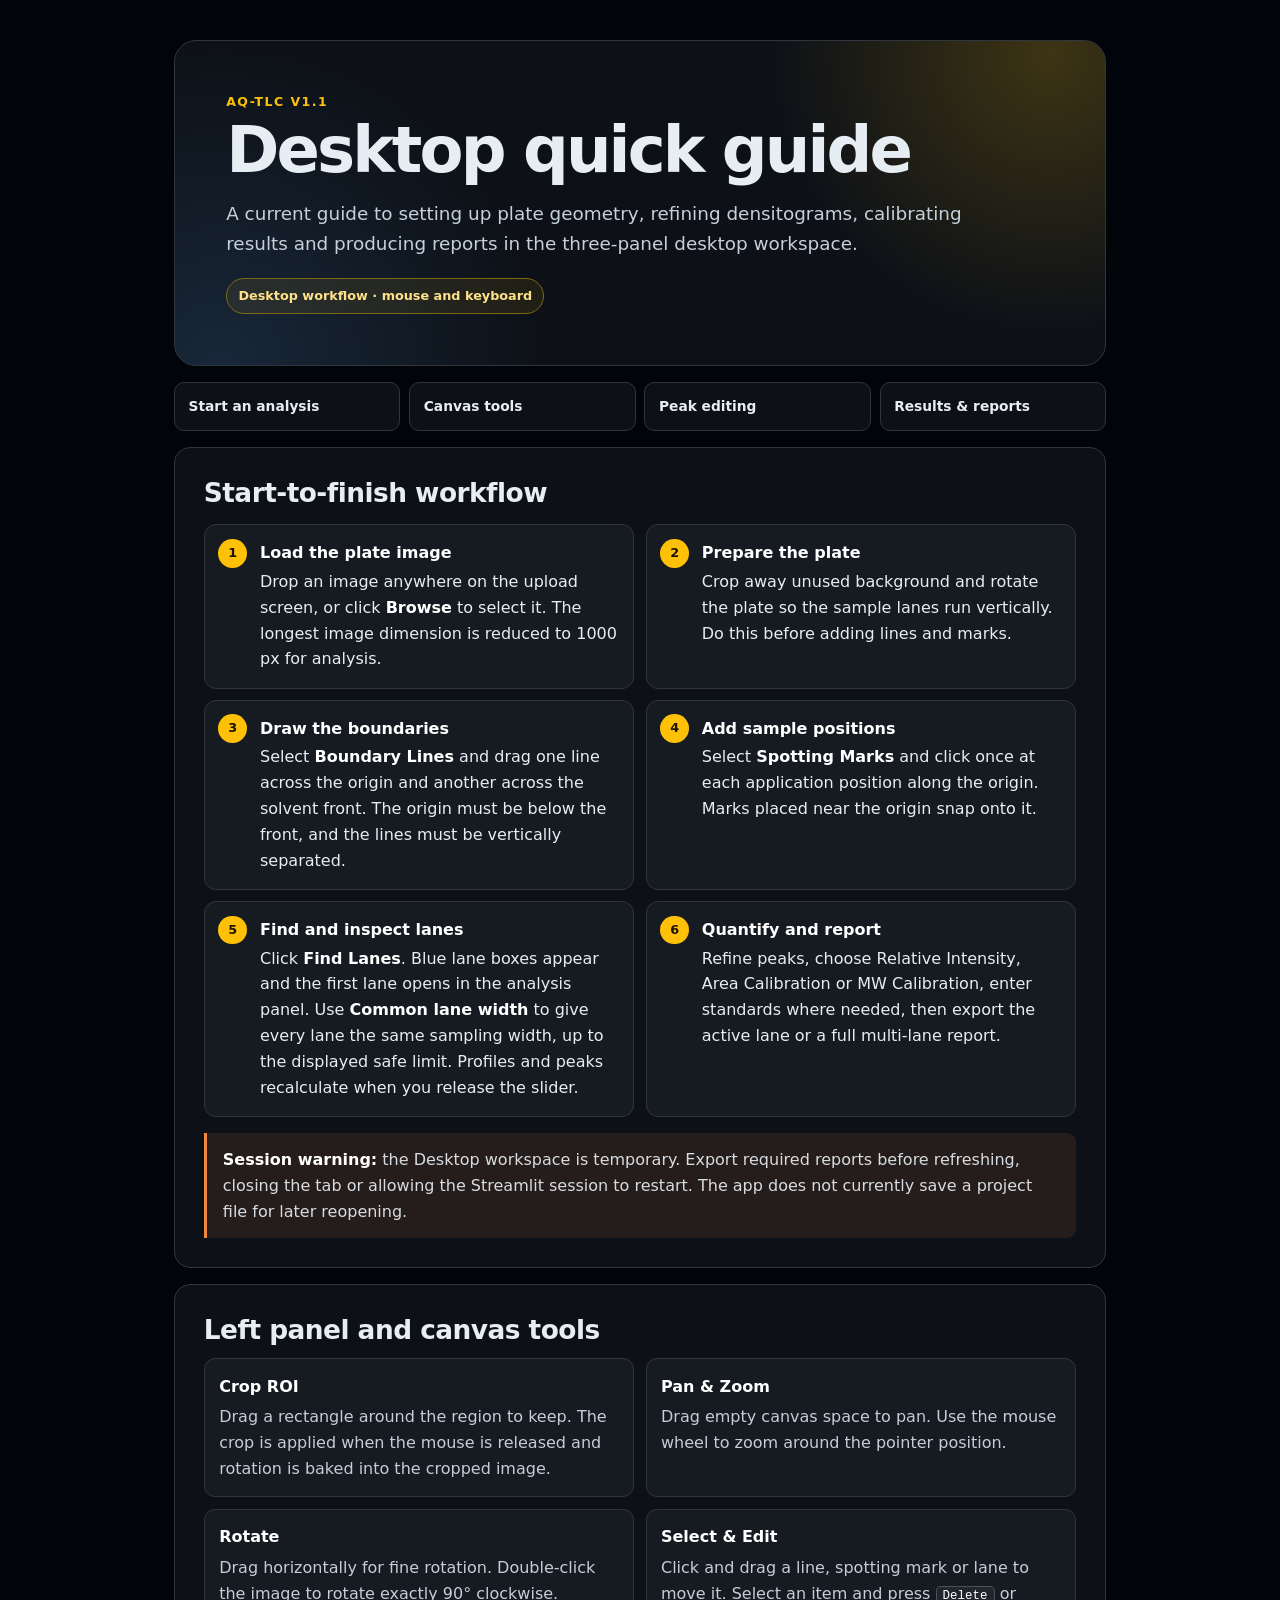
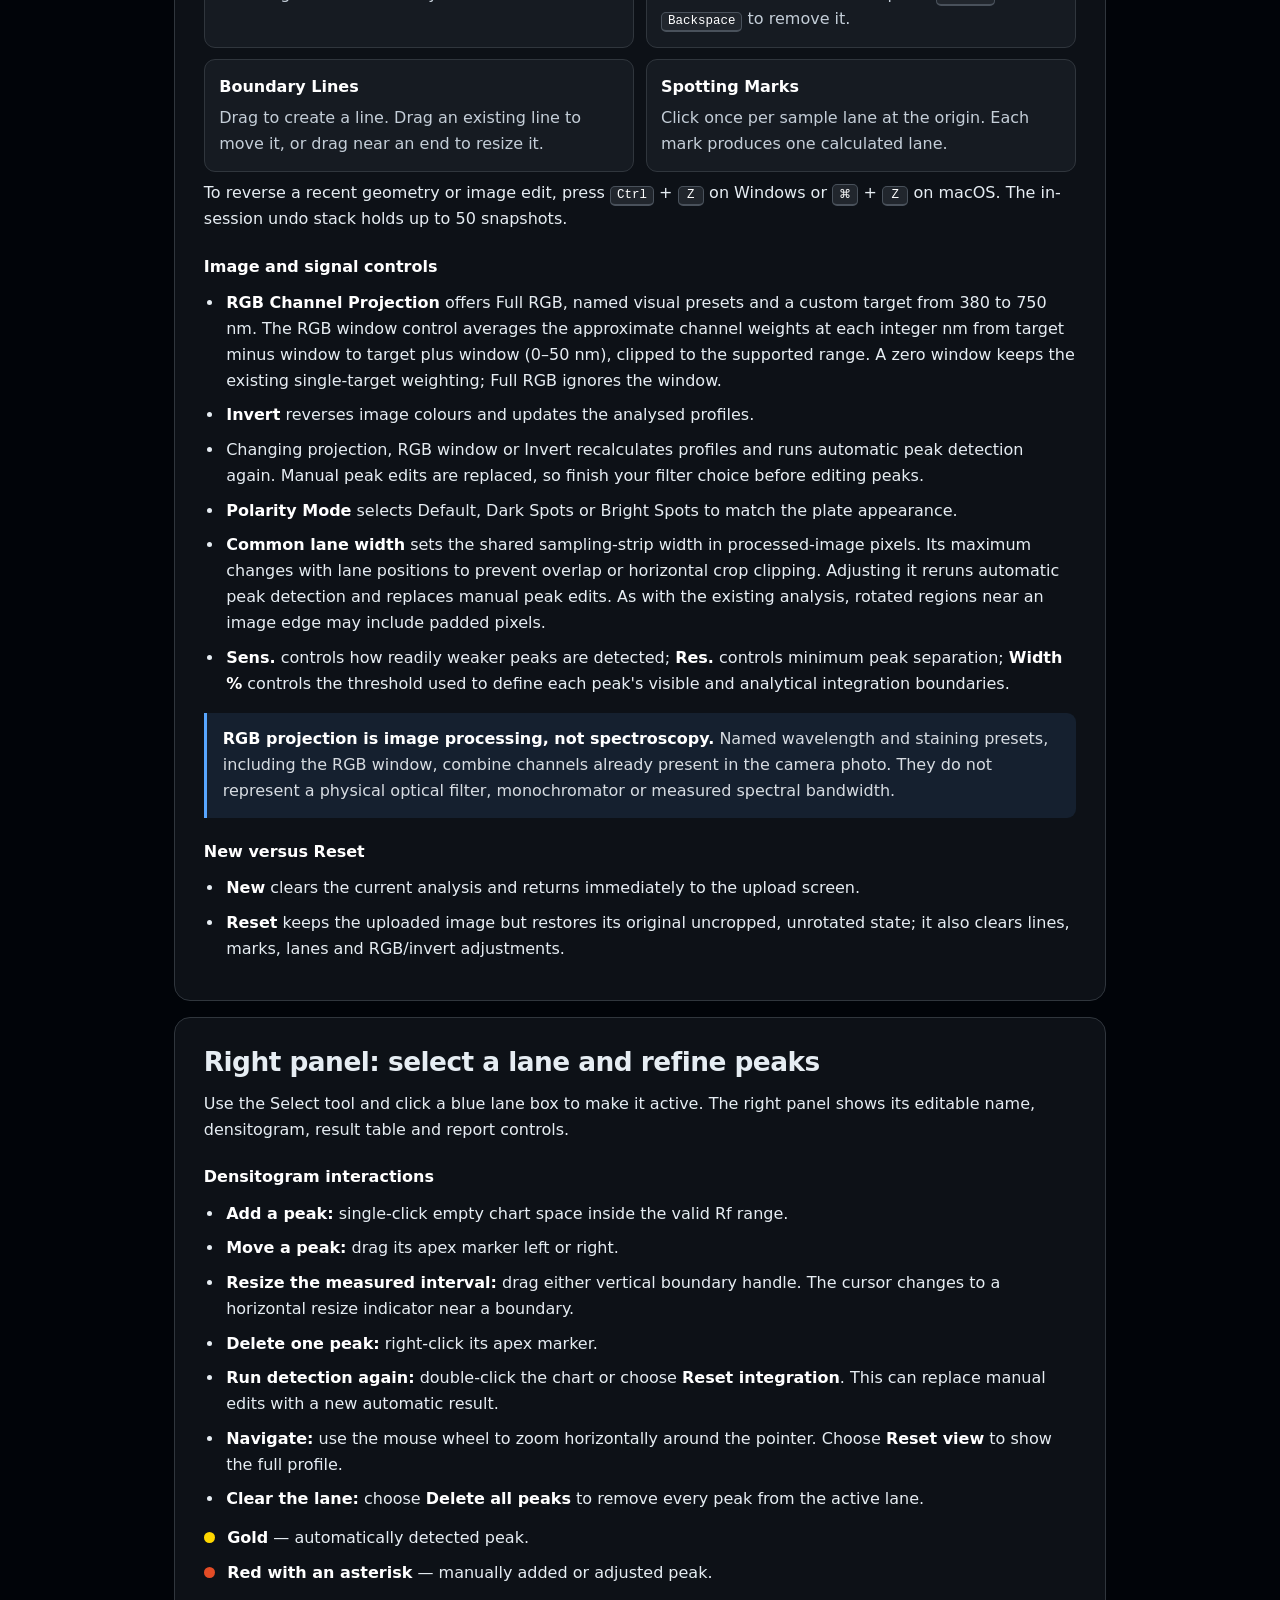
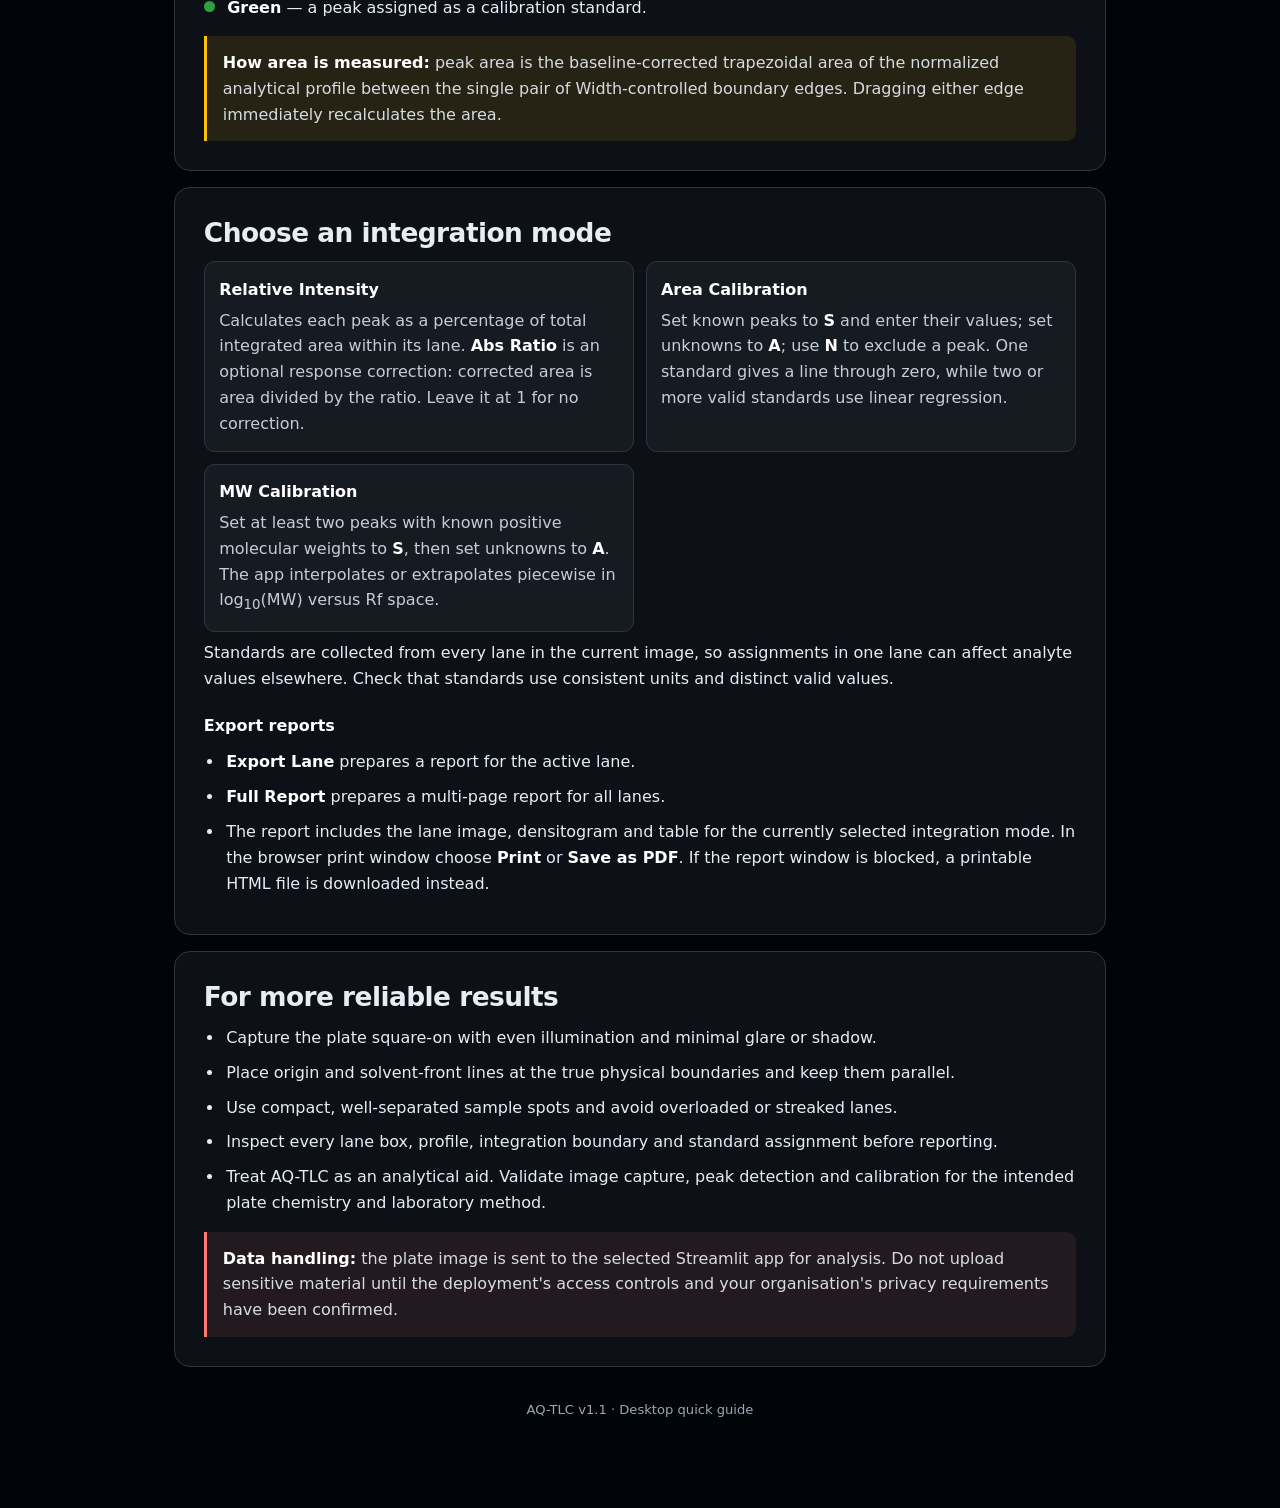
==== frontend/guide.html @ 08df3118 "Add shared lane width control to Desktop Streamlit app" ====
<!doctype html>
<html lang="en">
<head>
  <meta charset="utf-8">
  <meta name="viewport" content="width=device-width, initial-scale=1">
  <meta name="theme-color" content="#010409">
  <title>AQ-TLC Desktop Quick Guide</title>
  <link rel="icon" href="favicon.ico" type="image/x-icon">
  <style>
    :root {
      color-scheme: dark;
      --bg: #010409;
      --panel: #0d1117;
      --panel-2: #161b22;
      --border: #30363d;
      --text: #e6edf3;
      --muted: #9da7b3;
      --accent: #ffc107;
      --accent-soft: rgba(255, 193, 7, .1);
      --blue: #58a6ff;
      --orange: #f0883e;
      --red: #ff7b72;
      font-family: Inter, ui-sans-serif, system-ui, -apple-system, BlinkMacSystemFont, "Segoe UI", sans-serif;
    }

    * { box-sizing: border-box; }
    html { scroll-behavior: smooth; }
    body { margin: 0; background: var(--bg); color: var(--text); line-height: 1.62; }
    a { color: var(--accent); }
    strong { color: #fff; }
    kbd { display: inline-block; min-width: 1.65rem; padding: .08rem .38rem; border: 1px solid #49515b; border-bottom-width: 2px; border-radius: 5px; background: #21262d; color: #fff; font: .78rem ui-monospace, SFMono-Regular, Menlo, monospace; text-align: center; }

    .page { width: min(980px, 100%); margin: 0 auto; padding: 1rem 1rem 4rem; }
    .hero {
      margin: .5rem 0 1rem;
      padding: clamp(1.5rem, 6vw, 3.2rem);
      overflow: hidden;
      border: 1px solid var(--border);
      border-radius: 22px;
      background:
        radial-gradient(circle at 94% 4%, rgba(255, 193, 7, .2), transparent 30%),
        radial-gradient(circle at 5% 100%, rgba(88, 166, 255, .15), transparent 34%),
        var(--panel);
    }
    .eyebrow { margin: 0 0 .35rem; color: var(--accent); font-size: .78rem; font-weight: 800; letter-spacing: .12em; text-transform: uppercase; }
    h1 { max-width: 720px; margin: 0; font-size: clamp(2rem, 8vw, 4rem); line-height: 1.02; letter-spacing: -.045em; }
    .lede { max-width: 750px; margin: 1rem 0 0; color: #c6d0da; font-size: clamp(1rem, 2.2vw, 1.15rem); }
    .platform { display: inline-flex; align-items: center; margin-top: 1.2rem; padding: .42rem .7rem; border: 1px solid #806813; border-radius: 999px; background: rgba(255, 193, 7, .08); color: #ffe189; font-size: .8rem; font-weight: 700; }

    .quick-nav { display: grid; grid-template-columns: repeat(2, minmax(0, 1fr)); gap: .55rem; margin: 1rem 0; }
    .quick-nav a { padding: .75rem .85rem; border: 1px solid var(--border); border-radius: 10px; background: var(--panel); color: var(--text); font-size: .86rem; font-weight: 700; text-decoration: none; }

    section { margin-top: 1rem; padding: clamp(1.1rem, 3vw, 1.8rem); border: 1px solid var(--border); border-radius: 16px; background: var(--panel); }
    h2 { margin: 0 0 .8rem; font-size: clamp(1.25rem, 3vw, 1.65rem); line-height: 1.2; letter-spacing: -.02em; }
    h3 { margin: 1.35rem 0 .35rem; font-size: 1rem; color: #fff; }
    p { margin: .5rem 0; }
    ol, ul { margin: .65rem 0 0; padding-left: 1.25rem; }
    li { margin: .55rem 0; padding-left: .15rem; }

    .steps { display: grid; gap: .7rem; margin-top: 1rem; counter-reset: steps; }
    .step { position: relative; padding: .95rem .9rem .95rem 3.45rem; border: 1px solid var(--border); border-radius: 12px; background: var(--panel-2); counter-increment: steps; }
    .step::before { content: counter(steps); position: absolute; top: .85rem; left: .85rem; display: grid; width: 1.8rem; height: 1.8rem; place-items: center; border-radius: 50%; background: var(--accent); color: #1b1400; font-size: .8rem; font-weight: 900; }
    .step b { display: block; margin-bottom: .15rem; color: #fff; }

    .callout { margin: 1rem 0 0; padding: .85rem 1rem; border-left: 3px solid var(--accent); border-radius: 0 9px 9px 0; background: var(--accent-soft); color: #d7dce2; }
    .callout.blue { border-left-color: var(--blue); background: rgba(88, 166, 255, .1); }
    .callout.warning { border-left-color: var(--orange); background: rgba(240, 136, 62, .1); }
    .callout.danger { border-left-color: var(--red); background: rgba(255, 123, 114, .09); }

    .tool-grid, .mode-grid { display: grid; gap: .7rem; margin-top: .8rem; }
    .tool, .mode { padding: .9rem; border: 1px solid var(--border); border-radius: 11px; background: var(--panel-2); }
    .tool h3, .mode h3 { margin: 0 0 .3rem; }
    .tool p, .mode p { margin: 0; color: #c4ced8; }

    .legend { display: grid; gap: .55rem; margin-top: .8rem; }
    .legend-item { display: grid; grid-template-columns: 13px 1fr; gap: .65rem; align-items: start; }
    .dot { width: 11px; height: 11px; margin-top: .42rem; border-radius: 50%; }
    .dot.gold { background: #ffd700; }
    .dot.red { background: #e34c26; }
    .dot.green { background: #2ea043; }

    .footer { padding: 1.5rem .25rem 0; color: var(--muted); font-size: .82rem; text-align: center; }

    @media (min-width: 760px) {
      .page { padding: 2rem 1.5rem 5rem; }
      .quick-nav { grid-template-columns: repeat(4, minmax(0, 1fr)); }
      .steps, .tool-grid, .mode-grid { grid-template-columns: repeat(2, minmax(0, 1fr)); }
    }

    @media (prefers-reduced-motion: reduce) { html { scroll-behavior: auto; } }
  </style>
</head>
<body>
  <main class="page">
    <header class="hero">
      <p class="eyebrow">AQ-TLC v1.1</p>
      <h1>Desktop quick guide</h1>
      <p class="lede">A current guide to setting up plate geometry, refining densitograms, calibrating results and producing reports in the three-panel desktop workspace.</p>
      <span class="platform">Desktop workflow · mouse and keyboard</span>
    </header>

    <nav class="quick-nav" aria-label="Guide sections">
      <a href="#workflow">Start an analysis</a>
      <a href="#canvas">Canvas tools</a>
      <a href="#profile">Peak editing</a>
      <a href="#results">Results &amp; reports</a>
    </nav>

    <section id="workflow">
      <h2>Start-to-finish workflow</h2>
      <div class="steps">
        <div class="step"><b>Load the plate image</b>Drop an image anywhere on the upload screen, or click <strong>Browse</strong> to select it. The longest image dimension is reduced to 1000 px for analysis.</div>
        <div class="step"><b>Prepare the plate</b>Crop away unused background and rotate the plate so the sample lanes run vertically. Do this before adding lines and marks.</div>
        <div class="step"><b>Draw the boundaries</b>Select <strong>Boundary Lines</strong> and drag one line across the origin and another across the solvent front. The origin must be below the front, and the lines must be vertically separated.</div>
        <div class="step"><b>Add sample positions</b>Select <strong>Spotting Marks</strong> and click once at each application position along the origin. Marks placed near the origin snap onto it.</div>
        <div class="step"><b>Find and inspect lanes</b>Click <strong>Find Lanes</strong>. Blue lane boxes appear and the first lane opens in the analysis panel. Use <strong>Common lane width</strong> to give every lane the same sampling width, up to the displayed safe limit. Profiles and peaks recalculate when you release the slider.</div>
        <div class="step"><b>Quantify and report</b>Refine peaks, choose Relative Intensity, Area Calibration or MW Calibration, enter standards where needed, then export the active lane or a full multi-lane report.</div>
      </div>
      <div class="callout warning"><strong>Session warning:</strong> the Desktop workspace is temporary. Export required reports before refreshing, closing the tab or allowing the Streamlit session to restart. The app does not currently save a project file for later reopening.</div>
    </section>

    <section id="canvas">
      <h2>Left panel and canvas tools</h2>
      <div class="tool-grid">
        <div class="tool"><h3>Crop ROI</h3><p>Drag a rectangle around the region to keep. The crop is applied when the mouse is released and rotation is baked into the cropped image.</p></div>
        <div class="tool"><h3>Pan &amp; Zoom</h3><p>Drag empty canvas space to pan. Use the mouse wheel to zoom around the pointer position.</p></div>
        <div class="tool"><h3>Rotate</h3><p>Drag horizontally for fine rotation. Double-click the image to rotate exactly 90° clockwise.</p></div>
        <div class="tool"><h3>Select &amp; Edit</h3><p>Click and drag a line, spotting mark or lane to move it. Select an item and press <kbd>Delete</kbd> or <kbd>Backspace</kbd> to remove it.</p></div>
        <div class="tool"><h3>Boundary Lines</h3><p>Drag to create a line. Drag an existing line to move it, or drag near an end to resize it.</p></div>
        <div class="tool"><h3>Spotting Marks</h3><p>Click once per sample lane at the origin. Each mark produces one calculated lane.</p></div>
      </div>
      <p>To reverse a recent geometry or image edit, press <kbd>Ctrl</kbd> + <kbd>Z</kbd> on Windows or <kbd>⌘</kbd> + <kbd>Z</kbd> on macOS. The in-session undo stack holds up to 50 snapshots.</p>

      <h3>Image and signal controls</h3>
      <ul>
        <li><strong>RGB Channel Projection</strong> offers Full RGB, named visual presets and a custom target from 380 to 750 nm. The RGB window control averages the approximate channel weights at each integer nm from target minus window to target plus window (0–50 nm), clipped to the supported range. A zero window keeps the existing single-target weighting; Full RGB ignores the window.</li>
        <li><strong>Invert</strong> reverses image colours and updates the analysed profiles.</li>
        <li>Changing projection, RGB window or Invert recalculates profiles and runs automatic peak detection again. Manual peak edits are replaced, so finish your filter choice before editing peaks.</li>
        <li><strong>Polarity Mode</strong> selects Default, Dark Spots or Bright Spots to match the plate appearance.</li>
        <li><strong>Common lane width</strong> sets the shared sampling-strip width in processed-image pixels. Its maximum changes with lane positions to prevent overlap or horizontal crop clipping. Adjusting it reruns automatic peak detection and replaces manual peak edits. As with the existing analysis, rotated regions near an image edge may include padded pixels.</li>
        <li><strong>Sens.</strong> controls how readily weaker peaks are detected; <strong>Res.</strong> controls minimum peak separation; <strong>Width %</strong> controls the threshold used to define each peak's visible and analytical integration boundaries.</li>
      </ul>
      <div class="callout blue"><strong>RGB projection is image processing, not spectroscopy.</strong> Named wavelength and staining presets, including the RGB window, combine channels already present in the camera photo. They do not represent a physical optical filter, monochromator or measured spectral bandwidth.</div>

      <h3>New versus Reset</h3>
      <ul>
        <li><strong>New</strong> clears the current analysis and returns immediately to the upload screen.</li>
        <li><strong>Reset</strong> keeps the uploaded image but restores its original uncropped, unrotated state; it also clears lines, marks, lanes and RGB/invert adjustments.</li>
      </ul>
    </section>

    <section id="profile">
      <h2>Right panel: select a lane and refine peaks</h2>
      <p>Use the Select tool and click a blue lane box to make it active. The right panel shows its editable name, densitogram, result table and report controls.</p>

      <h3>Densitogram interactions</h3>
      <ul>
        <li><strong>Add a peak:</strong> single-click empty chart space inside the valid Rf range.</li>
        <li><strong>Move a peak:</strong> drag its apex marker left or right.</li>
        <li><strong>Resize the measured interval:</strong> drag either vertical boundary handle. The cursor changes to a horizontal resize indicator near a boundary.</li>
        <li><strong>Delete one peak:</strong> right-click its apex marker.</li>
        <li><strong>Run detection again:</strong> double-click the chart or choose <strong>Reset integration</strong>. This can replace manual edits with a new automatic result.</li>
        <li><strong>Navigate:</strong> use the mouse wheel to zoom horizontally around the pointer. Choose <strong>Reset view</strong> to show the full profile.</li>
        <li><strong>Clear the lane:</strong> choose <strong>Delete all peaks</strong> to remove every peak from the active lane.</li>
      </ul>

      <div class="legend" aria-label="Peak colour legend">
        <div class="legend-item"><span class="dot gold"></span><span><strong>Gold</strong> — automatically detected peak.</span></div>
        <div class="legend-item"><span class="dot red"></span><span><strong>Red with an asterisk</strong> — manually added or adjusted peak.</span></div>
        <div class="legend-item"><span class="dot green"></span><span><strong>Green</strong> — a peak assigned as a calibration standard.</span></div>
      </div>
      <div class="callout"><strong>How area is measured:</strong> peak area is the baseline-corrected trapezoidal area of the normalized analytical profile between the single pair of Width-controlled boundary edges. Dragging either edge immediately recalculates the area.</div>
    </section>

    <section id="results">
      <h2>Choose an integration mode</h2>
      <div class="mode-grid">
        <div class="mode">
          <h3>Relative Intensity</h3>
          <p>Calculates each peak as a percentage of total integrated area within its lane. <strong>Abs Ratio</strong> is an optional response correction: corrected area is area divided by the ratio. Leave it at 1 for no correction.</p>
        </div>
        <div class="mode">
          <h3>Area Calibration</h3>
          <p>Set known peaks to <strong>S</strong> and enter their values; set unknowns to <strong>A</strong>; use <strong>N</strong> to exclude a peak. One standard gives a line through zero, while two or more valid standards use linear regression.</p>
        </div>
        <div class="mode">
          <h3>MW Calibration</h3>
          <p>Set at least two peaks with known positive molecular weights to <strong>S</strong>, then set unknowns to <strong>A</strong>. The app interpolates or extrapolates piecewise in log<sub>10</sub>(MW) versus Rf space.</p>
        </div>
      </div>
      <p>Standards are collected from every lane in the current image, so assignments in one lane can affect analyte values elsewhere. Check that standards use consistent units and distinct valid values.</p>

      <h3>Export reports</h3>
      <ul>
        <li><strong>Export Lane</strong> prepares a report for the active lane.</li>
        <li><strong>Full Report</strong> prepares a multi-page report for all lanes.</li>
        <li>The report includes the lane image, densitogram and table for the currently selected integration mode. In the browser print window choose <strong>Print</strong> or <strong>Save as PDF</strong>. If the report window is blocked, a printable HTML file is downloaded instead.</li>
      </ul>
    </section>

    <section id="quality">
      <h2>For more reliable results</h2>
      <ul>
        <li>Capture the plate square-on with even illumination and minimal glare or shadow.</li>
        <li>Place origin and solvent-front lines at the true physical boundaries and keep them parallel.</li>
        <li>Use compact, well-separated sample spots and avoid overloaded or streaked lanes.</li>
        <li>Inspect every lane box, profile, integration boundary and standard assignment before reporting.</li>
        <li>Treat AQ-TLC as an analytical aid. Validate image capture, peak detection and calibration for the intended plate chemistry and laboratory method.</li>
      </ul>
      <div class="callout danger"><strong>Data handling:</strong> the plate image is sent to the selected Streamlit app for analysis. Do not upload sensitive material until the deployment's access controls and your organisation's privacy requirements have been confirmed.</div>
    </section>

    <p class="footer">AQ-TLC v1.1 · Desktop quick guide</p>
  </main>
</body>
</html>
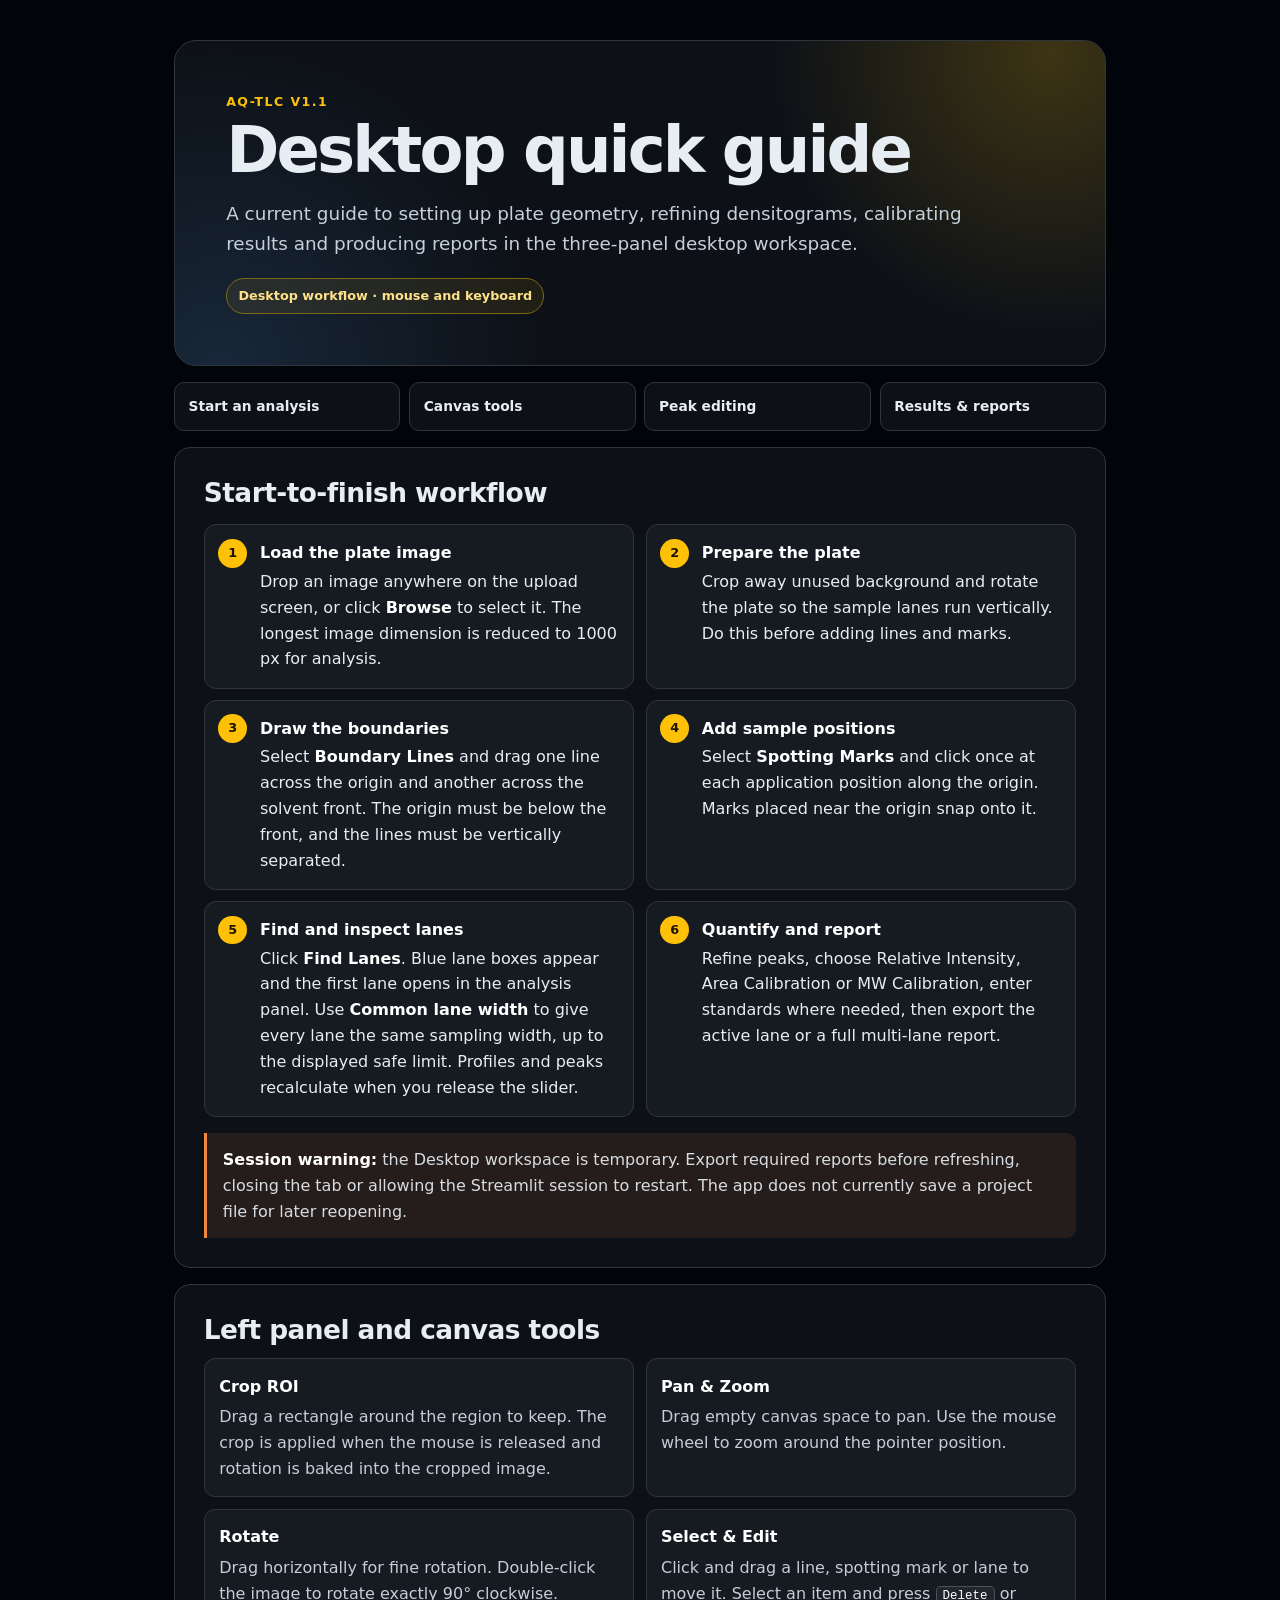
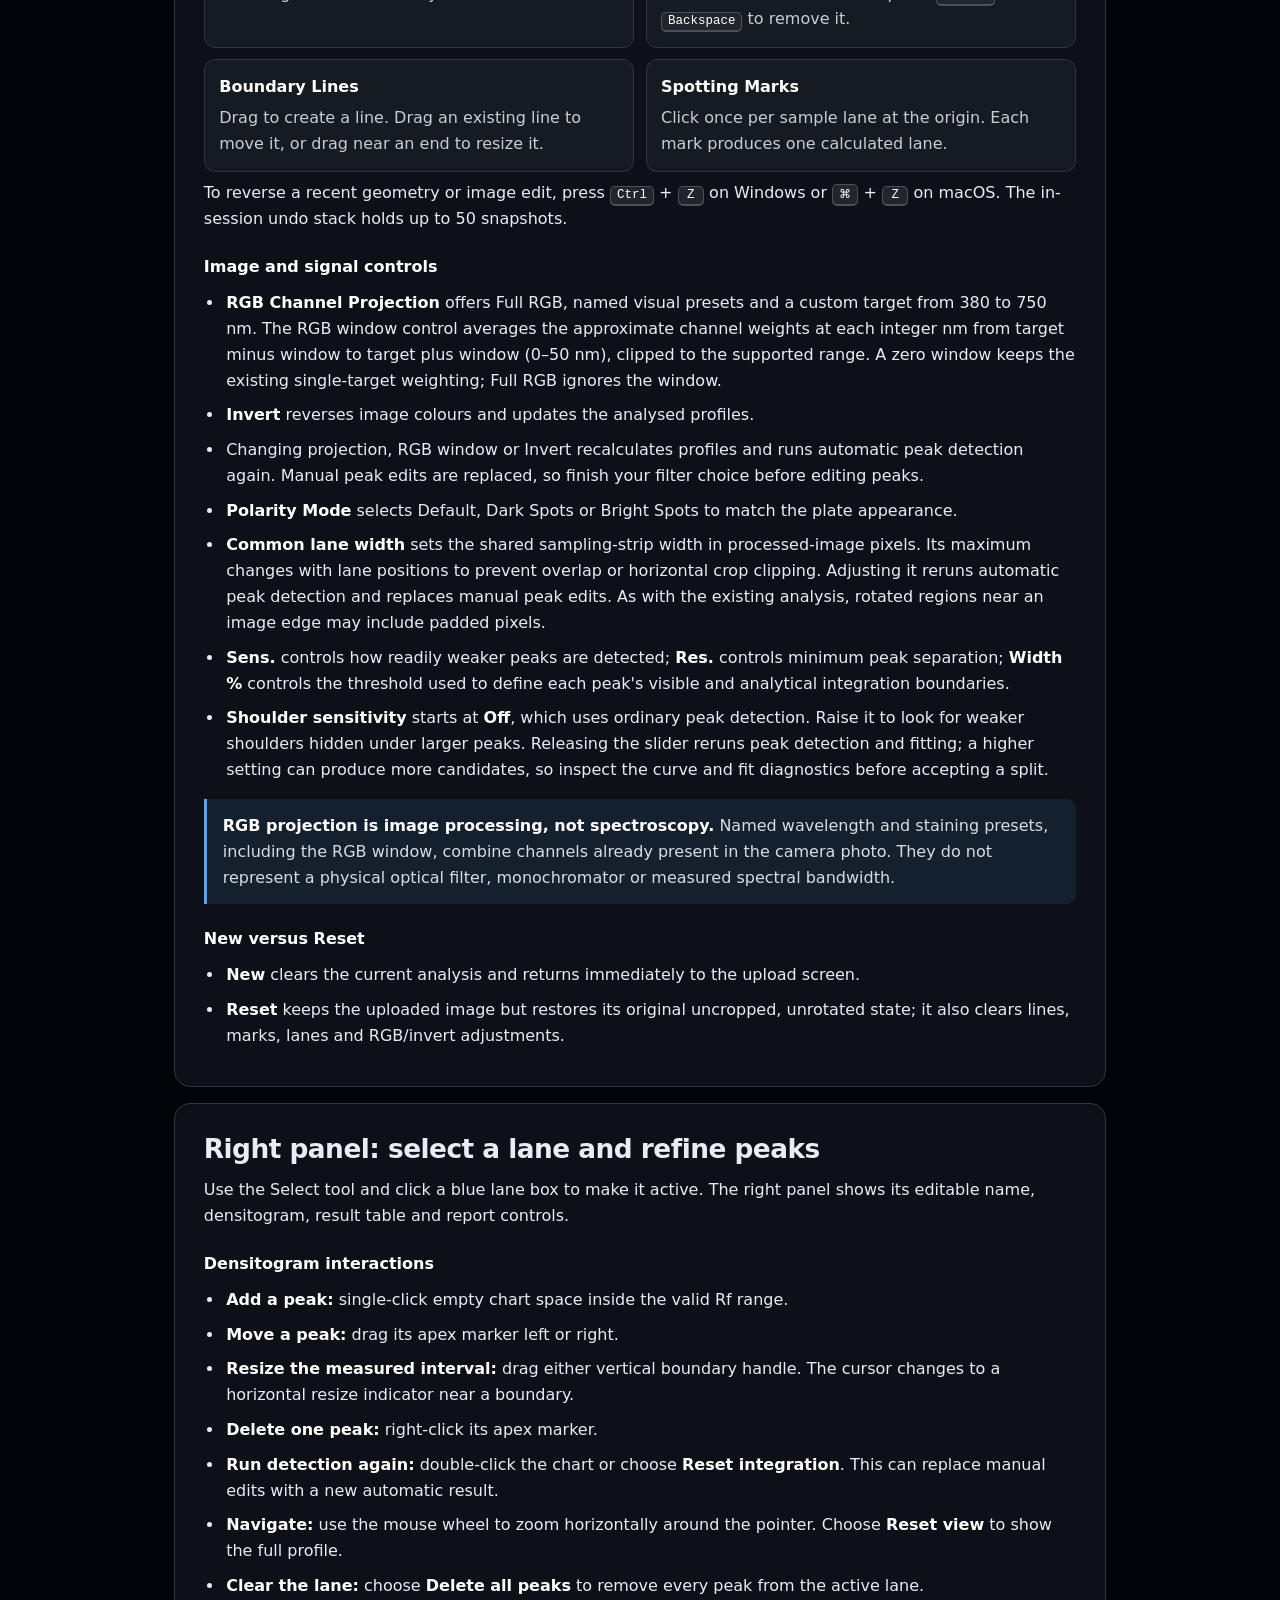
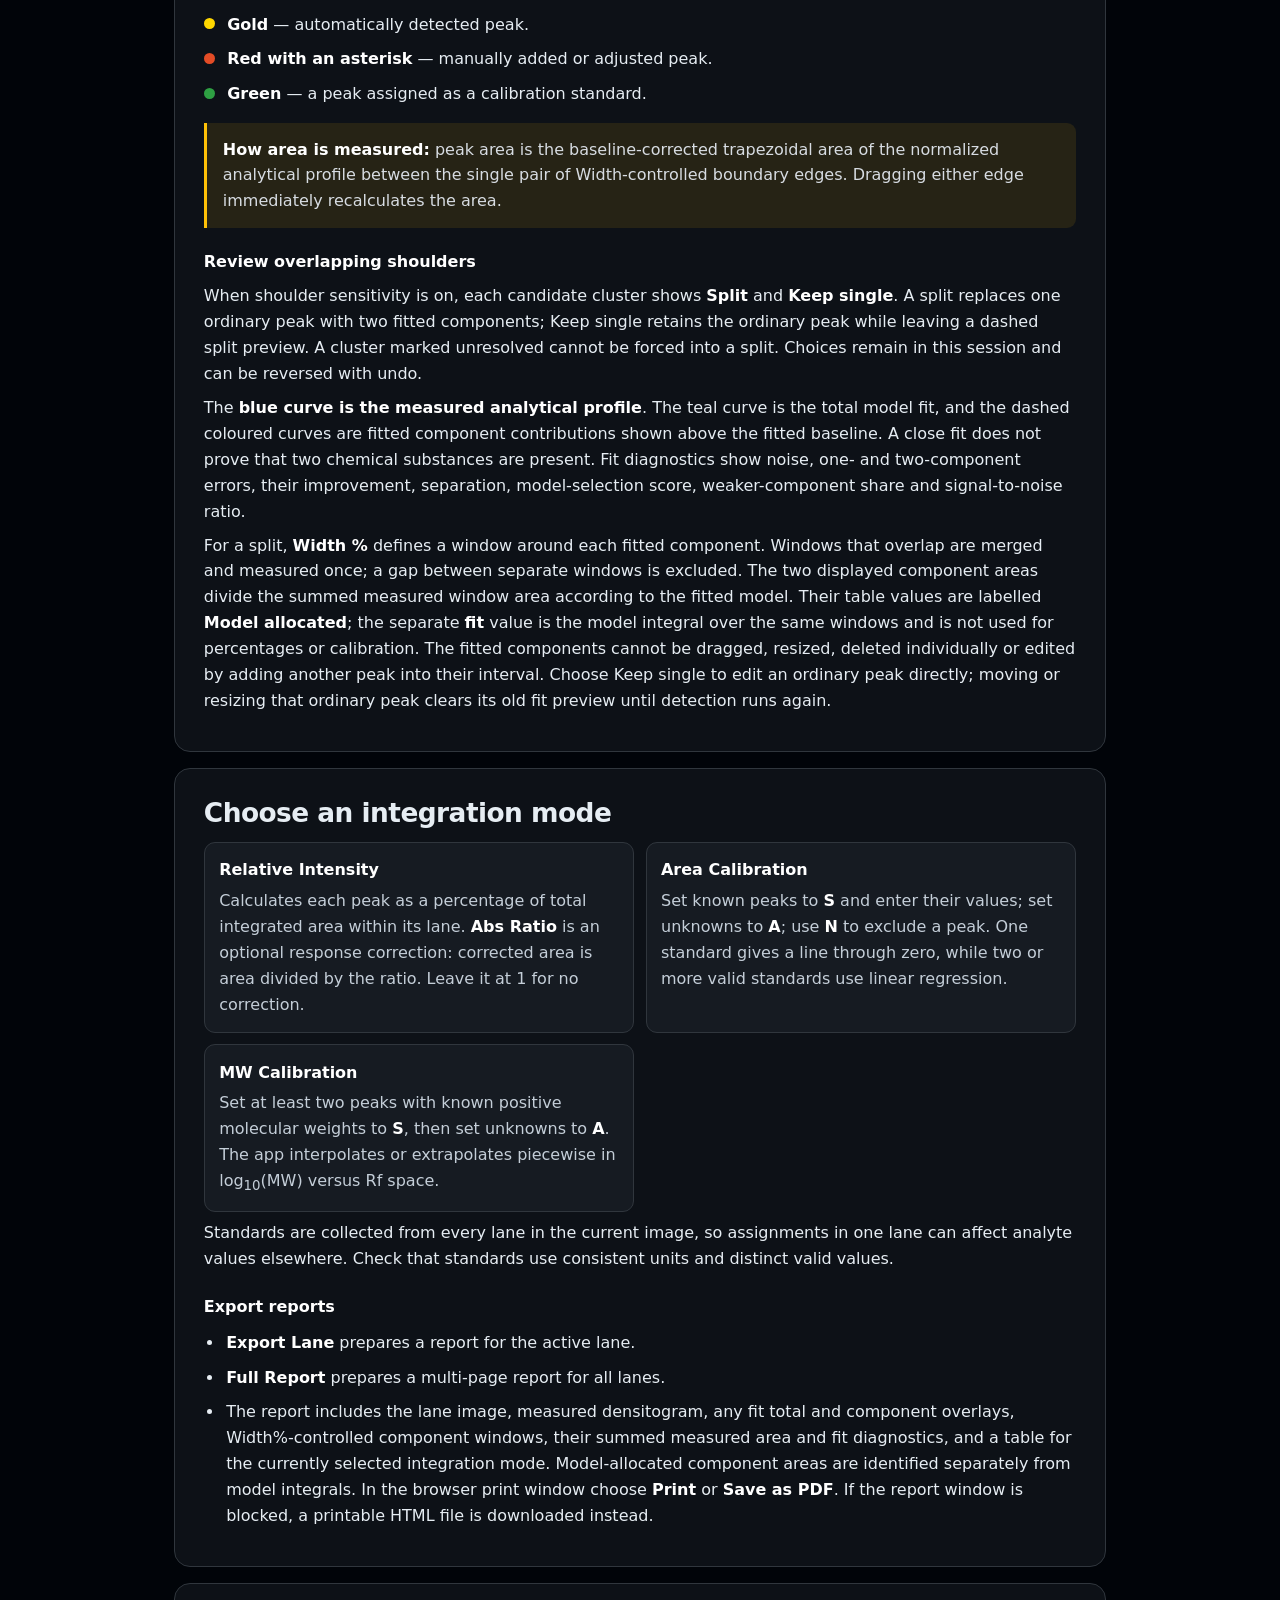
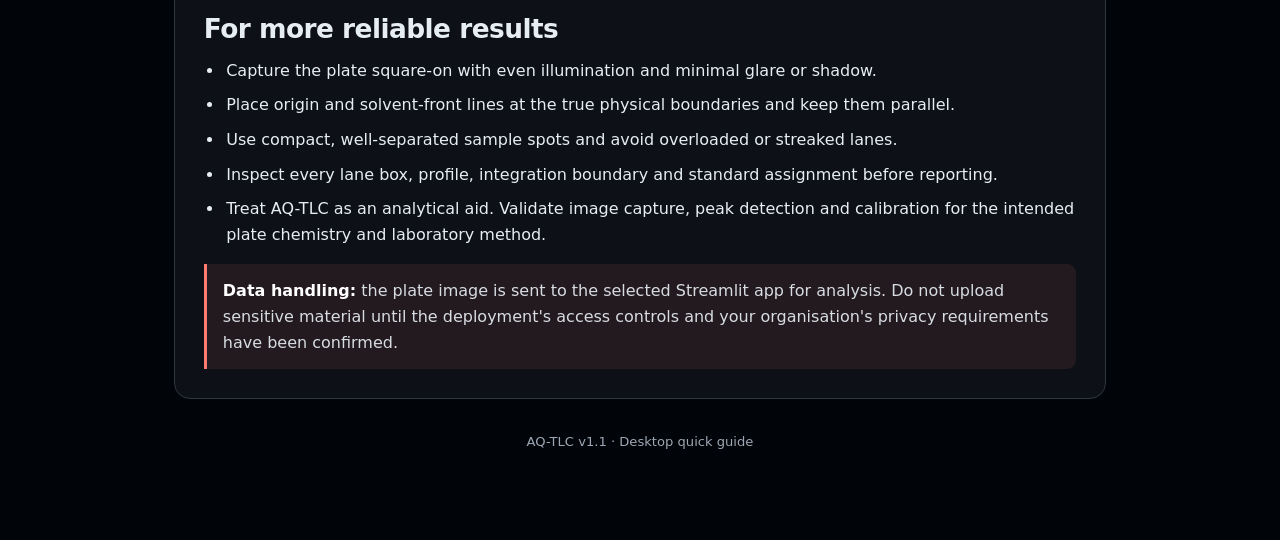
==== commit 19f657f9: "Add shoulder fitting to Streamlit desktop analysis" ====
--- a/frontend/guide.html
+++ b/frontend/guide.html
@@ -139,6 +139,7 @@
         <li><strong>Polarity Mode</strong> selects Default, Dark Spots or Bright Spots to match the plate appearance.</li>
         <li><strong>Common lane width</strong> sets the shared sampling-strip width in processed-image pixels. Its maximum changes with lane positions to prevent overlap or horizontal crop clipping. Adjusting it reruns automatic peak detection and replaces manual peak edits. As with the existing analysis, rotated regions near an image edge may include padded pixels.</li>
         <li><strong>Sens.</strong> controls how readily weaker peaks are detected; <strong>Res.</strong> controls minimum peak separation; <strong>Width %</strong> controls the threshold used to define each peak's visible and analytical integration boundaries.</li>
+        <li><strong>Shoulder sensitivity</strong> starts at <strong>Off</strong>, which uses ordinary peak detection. Raise it to look for weaker shoulders hidden under larger peaks. Releasing the slider reruns peak detection and fitting; a higher setting can produce more candidates, so inspect the curve and fit diagnostics before accepting a split.</li>
       </ul>
       <div class="callout blue"><strong>RGB projection is image processing, not spectroscopy.</strong> Named wavelength and staining presets, including the RGB window, combine channels already present in the camera photo. They do not represent a physical optical filter, monochromator or measured spectral bandwidth.</div>
 
@@ -170,6 +171,11 @@
         <div class="legend-item"><span class="dot green"></span><span><strong>Green</strong> — a peak assigned as a calibration standard.</span></div>
       </div>
       <div class="callout"><strong>How area is measured:</strong> peak area is the baseline-corrected trapezoidal area of the normalized analytical profile between the single pair of Width-controlled boundary edges. Dragging either edge immediately recalculates the area.</div>
+
+      <h3>Review overlapping shoulders</h3>
+      <p>When shoulder sensitivity is on, each candidate cluster shows <strong>Split</strong> and <strong>Keep single</strong>. A split replaces one ordinary peak with two fitted components; Keep single retains the ordinary peak while leaving a dashed split preview. A cluster marked unresolved cannot be forced into a split. Choices remain in this session and can be reversed with undo.</p>
+      <p>The <strong>blue curve is the measured analytical profile</strong>. The teal curve is the total model fit, and the dashed coloured curves are fitted component contributions shown above the fitted baseline. A close fit does not prove that two chemical substances are present. Fit diagnostics show noise, one- and two-component errors, their improvement, separation, model-selection score, weaker-component share and signal-to-noise ratio.</p>
+      <p>For a split, <strong>Width %</strong> defines a window around each fitted component. Windows that overlap are merged and measured once; a gap between separate windows is excluded. The two displayed component areas divide the summed measured window area according to the fitted model. Their table values are labelled <strong>Model allocated</strong>; the separate <strong>fit</strong> value is the model integral over the same windows and is not used for percentages or calibration. The fitted components cannot be dragged, resized, deleted individually or edited by adding another peak into their interval. Choose Keep single to edit an ordinary peak directly; moving or resizing that ordinary peak clears its old fit preview until detection runs again.</p>
     </section>
 
     <section id="results">
@@ -194,7 +200,7 @@
       <ul>
         <li><strong>Export Lane</strong> prepares a report for the active lane.</li>
         <li><strong>Full Report</strong> prepares a multi-page report for all lanes.</li>
-        <li>The report includes the lane image, densitogram and table for the currently selected integration mode. In the browser print window choose <strong>Print</strong> or <strong>Save as PDF</strong>. If the report window is blocked, a printable HTML file is downloaded instead.</li>
+        <li>The report includes the lane image, measured densitogram, any fit total and component overlays, Width%-controlled component windows, their summed measured area and fit diagnostics, and a table for the currently selected integration mode. Model-allocated component areas are identified separately from model integrals. In the browser print window choose <strong>Print</strong> or <strong>Save as PDF</strong>. If the report window is blocked, a printable HTML file is downloaded instead.</li>
       </ul>
     </section>
 
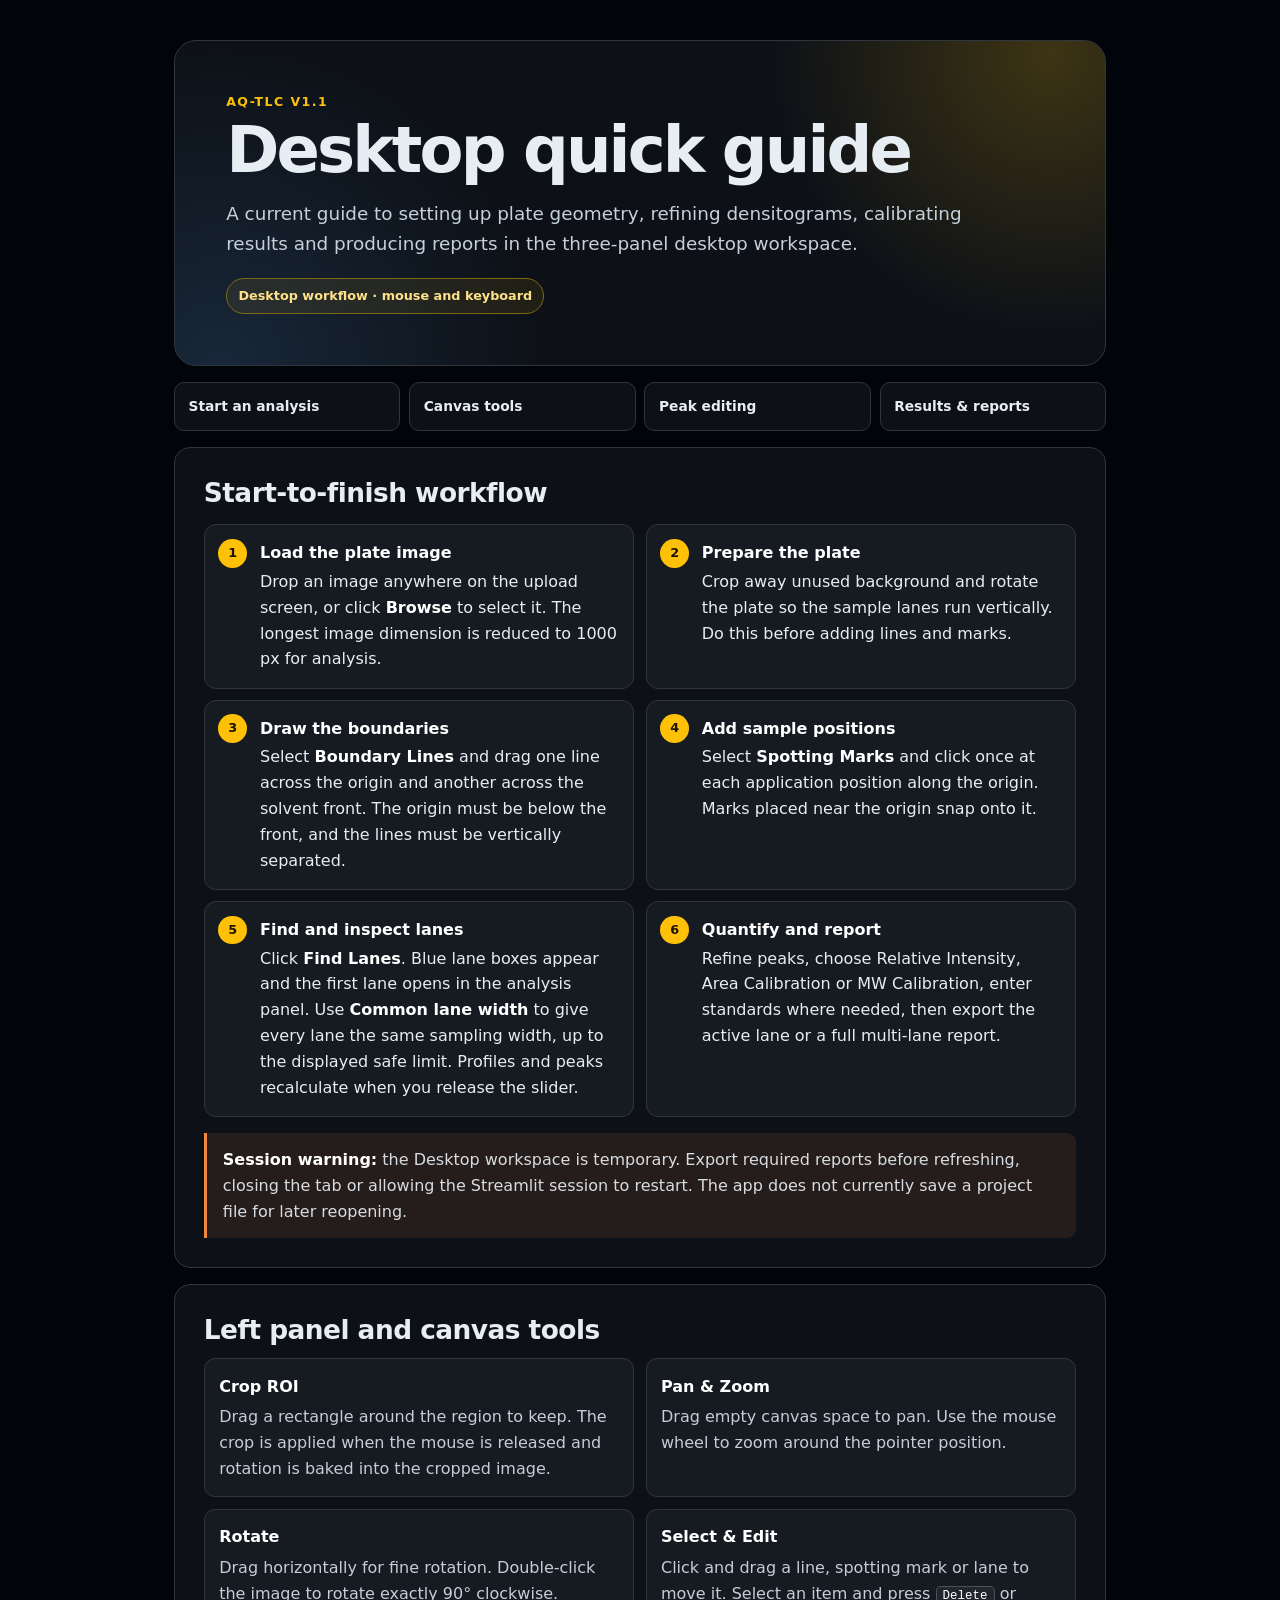
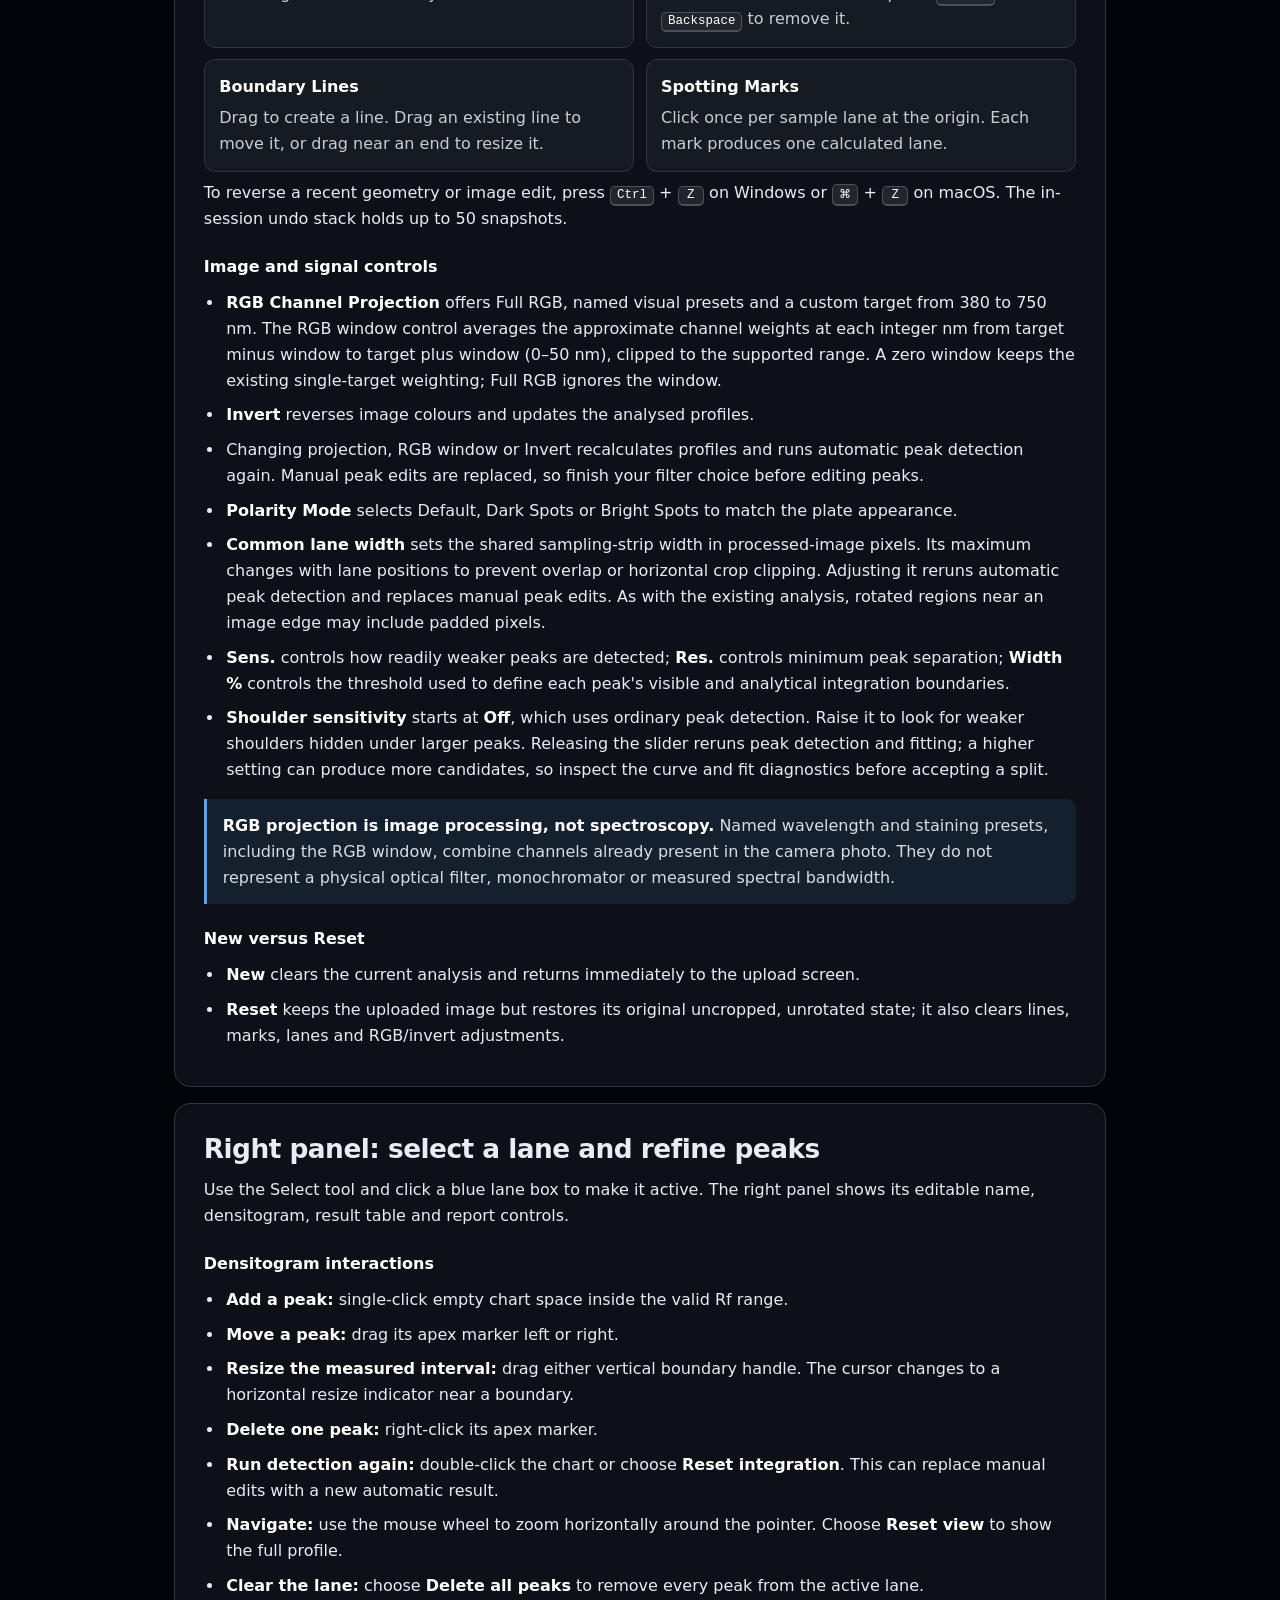
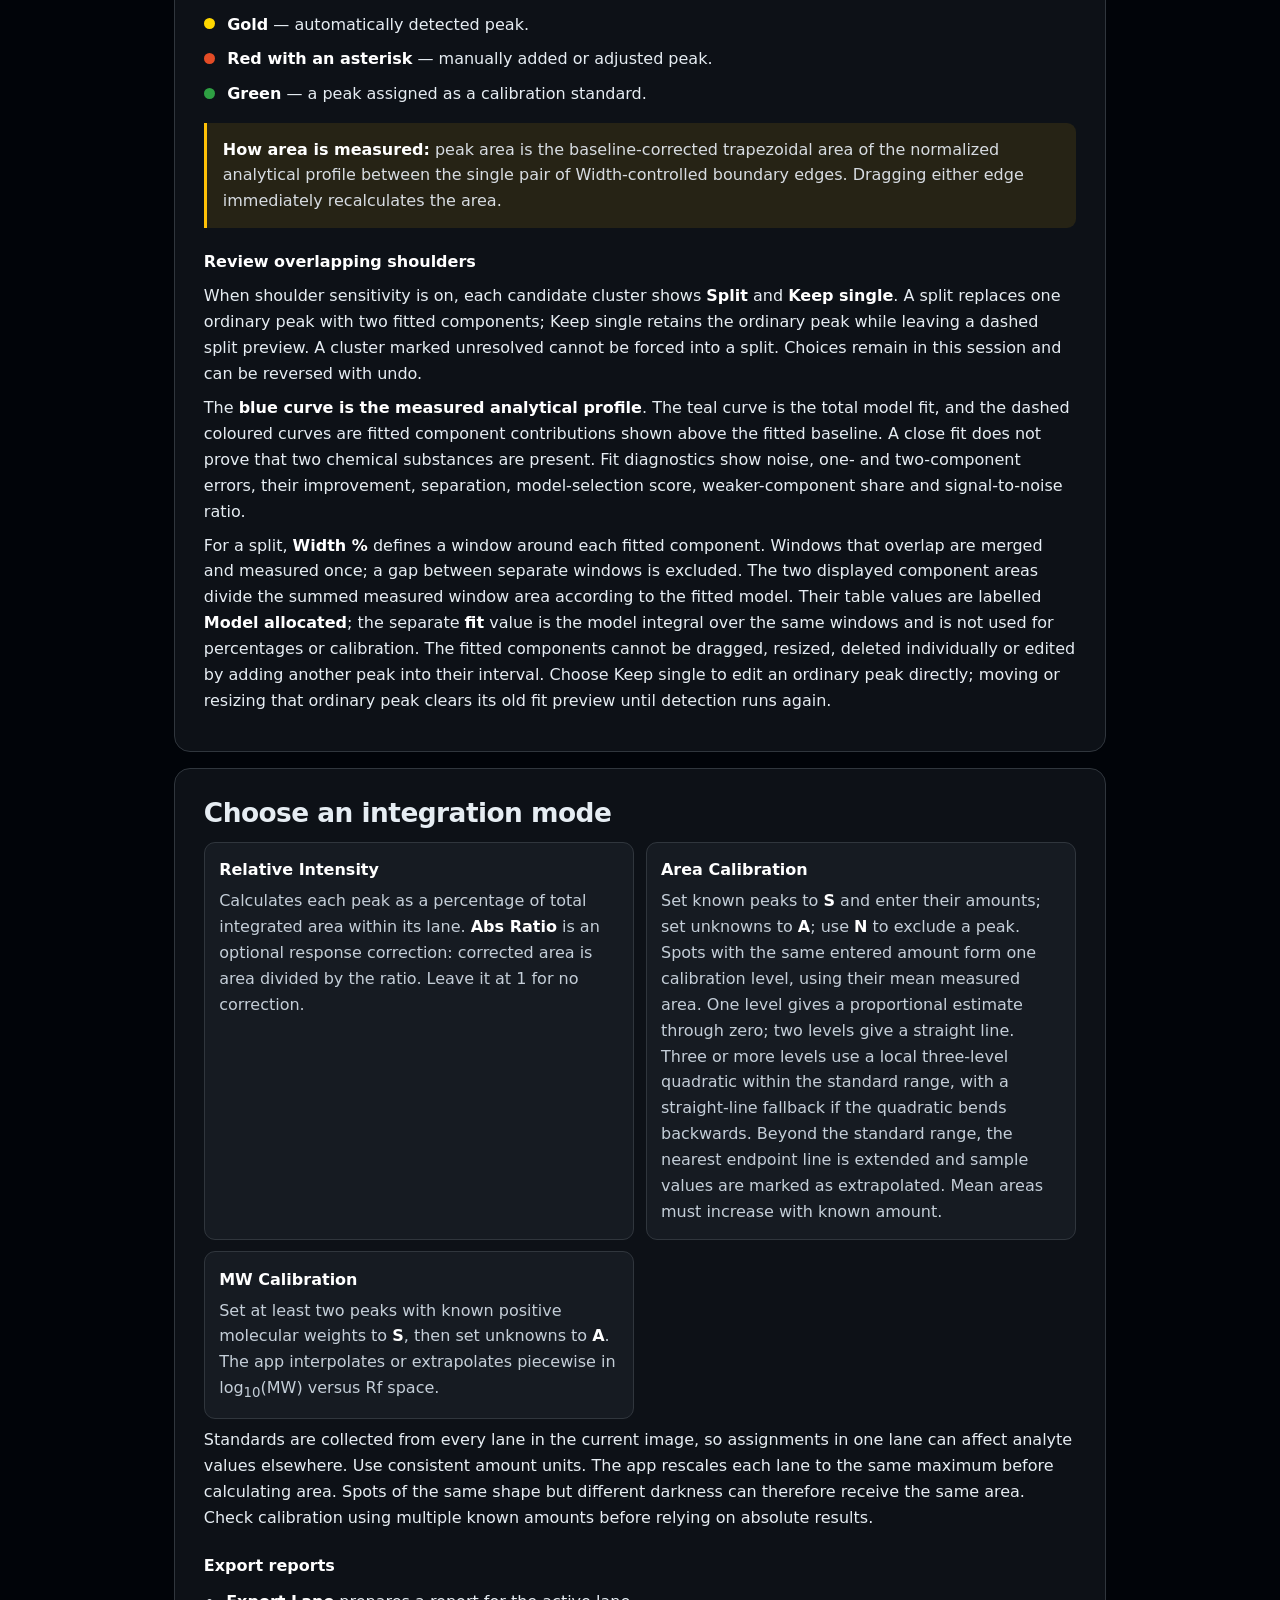
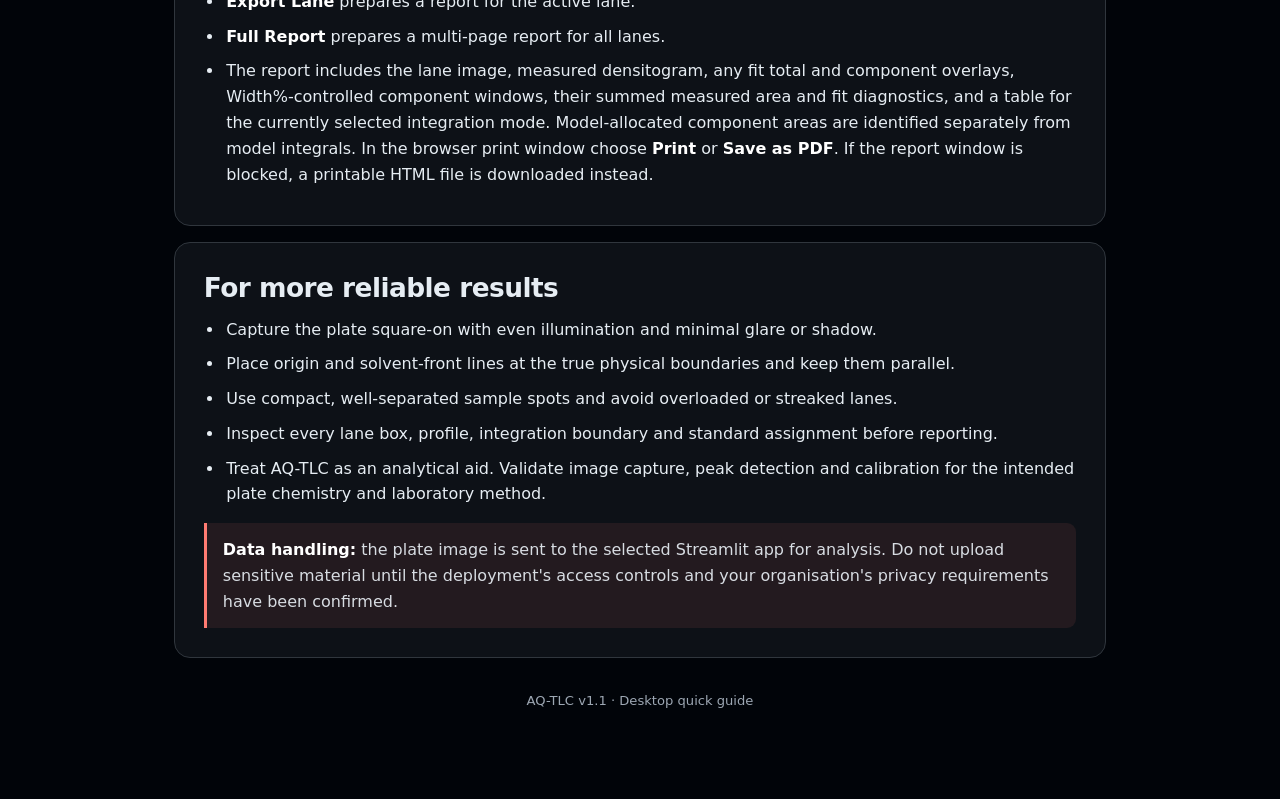
==== commit 646d42e8: "Refine area calibration across standard amounts" ====
--- a/frontend/guide.html
+++ b/frontend/guide.html
@@ -187,14 +187,14 @@
         </div>
         <div class="mode">
           <h3>Area Calibration</h3>
-          <p>Set known peaks to <strong>S</strong> and enter their values; set unknowns to <strong>A</strong>; use <strong>N</strong> to exclude a peak. One standard gives a line through zero, while two or more valid standards use linear regression.</p>
+          <p>Set known peaks to <strong>S</strong> and enter their amounts; set unknowns to <strong>A</strong>; use <strong>N</strong> to exclude a peak. Spots with the same entered amount form one calibration level, using their mean measured area. One level gives a proportional estimate through zero; two levels give a straight line. Three or more levels use a local three-level quadratic within the standard range, with a straight-line fallback if the quadratic bends backwards. Beyond the standard range, the nearest endpoint line is extended and sample values are marked as extrapolated. Mean areas must increase with known amount.</p>
         </div>
         <div class="mode">
           <h3>MW Calibration</h3>
           <p>Set at least two peaks with known positive molecular weights to <strong>S</strong>, then set unknowns to <strong>A</strong>. The app interpolates or extrapolates piecewise in log<sub>10</sub>(MW) versus Rf space.</p>
         </div>
       </div>
-      <p>Standards are collected from every lane in the current image, so assignments in one lane can affect analyte values elsewhere. Check that standards use consistent units and distinct valid values.</p>
+      <p>Standards are collected from every lane in the current image, so assignments in one lane can affect analyte values elsewhere. Use consistent amount units. The app rescales each lane to the same maximum before calculating area. Spots of the same shape but different darkness can therefore receive the same area. Check calibration using multiple known amounts before relying on absolute results.</p>
 
       <h3>Export reports</h3>
       <ul>
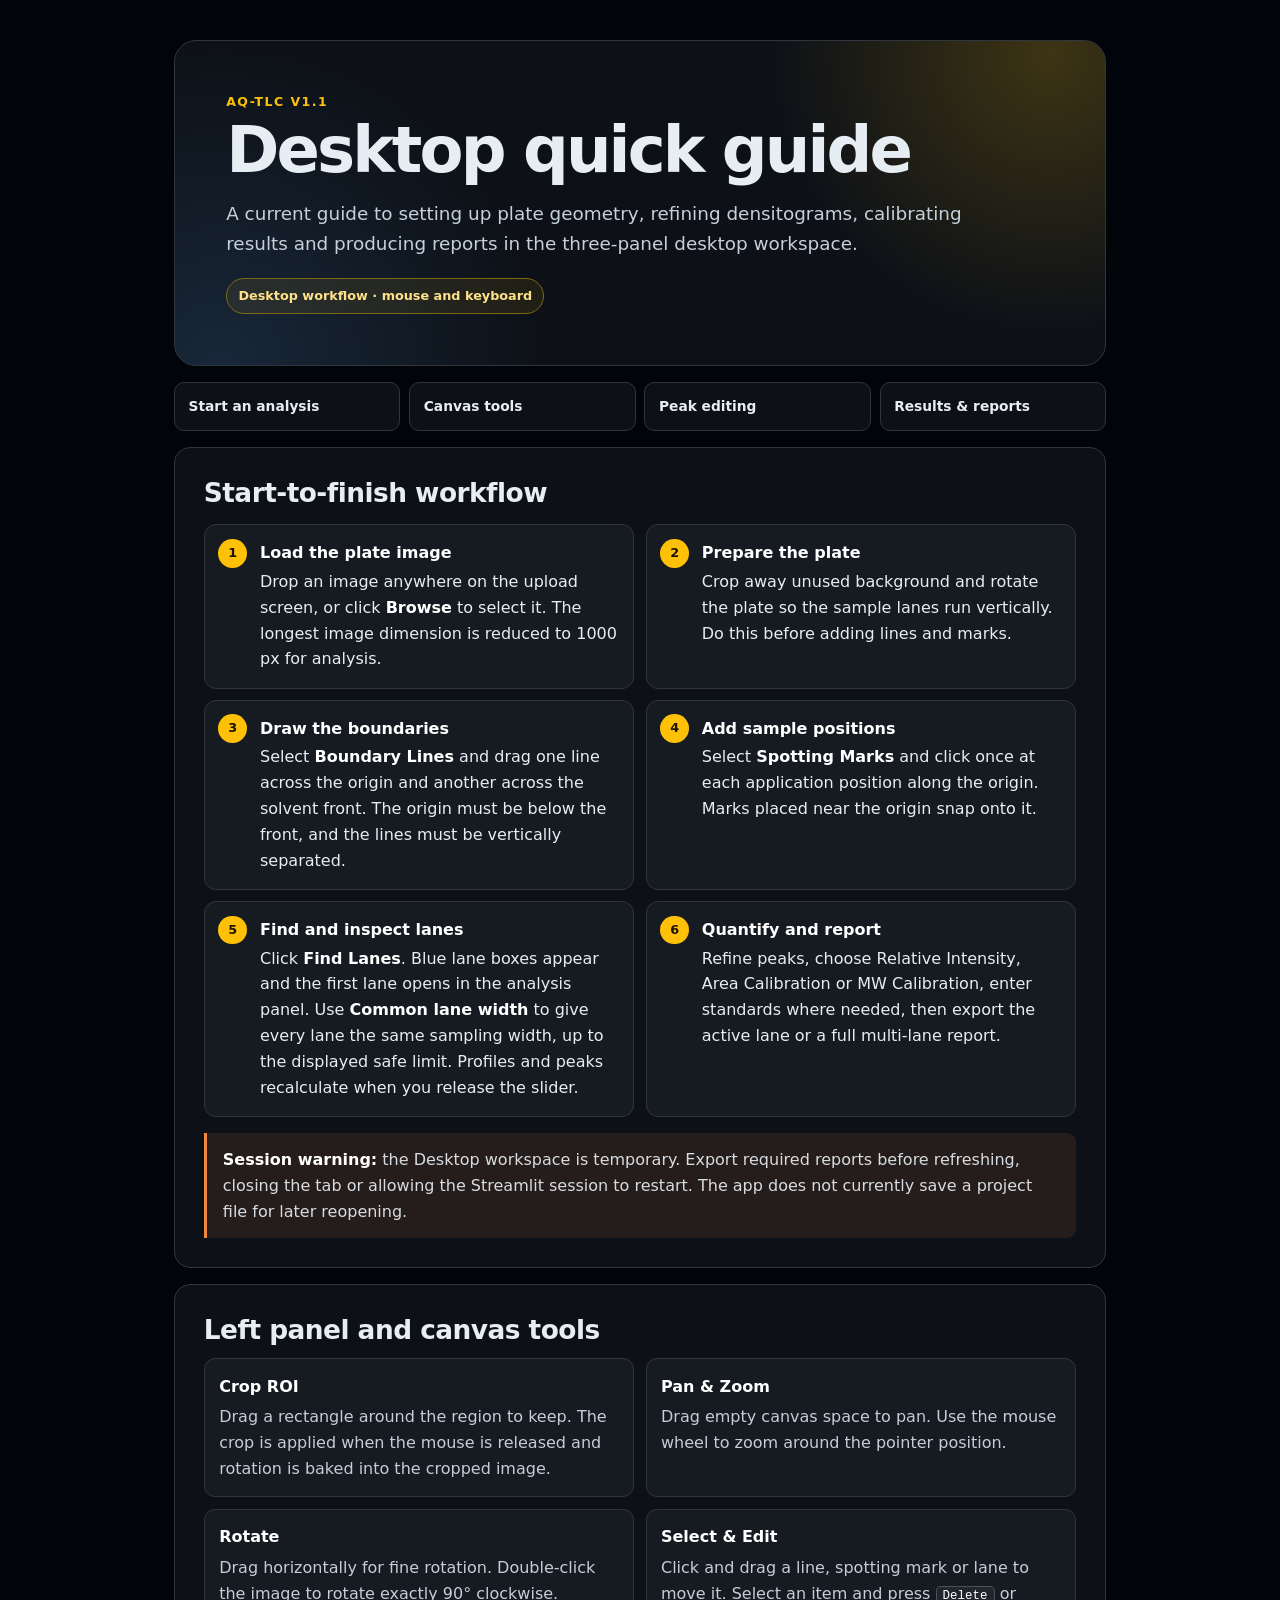
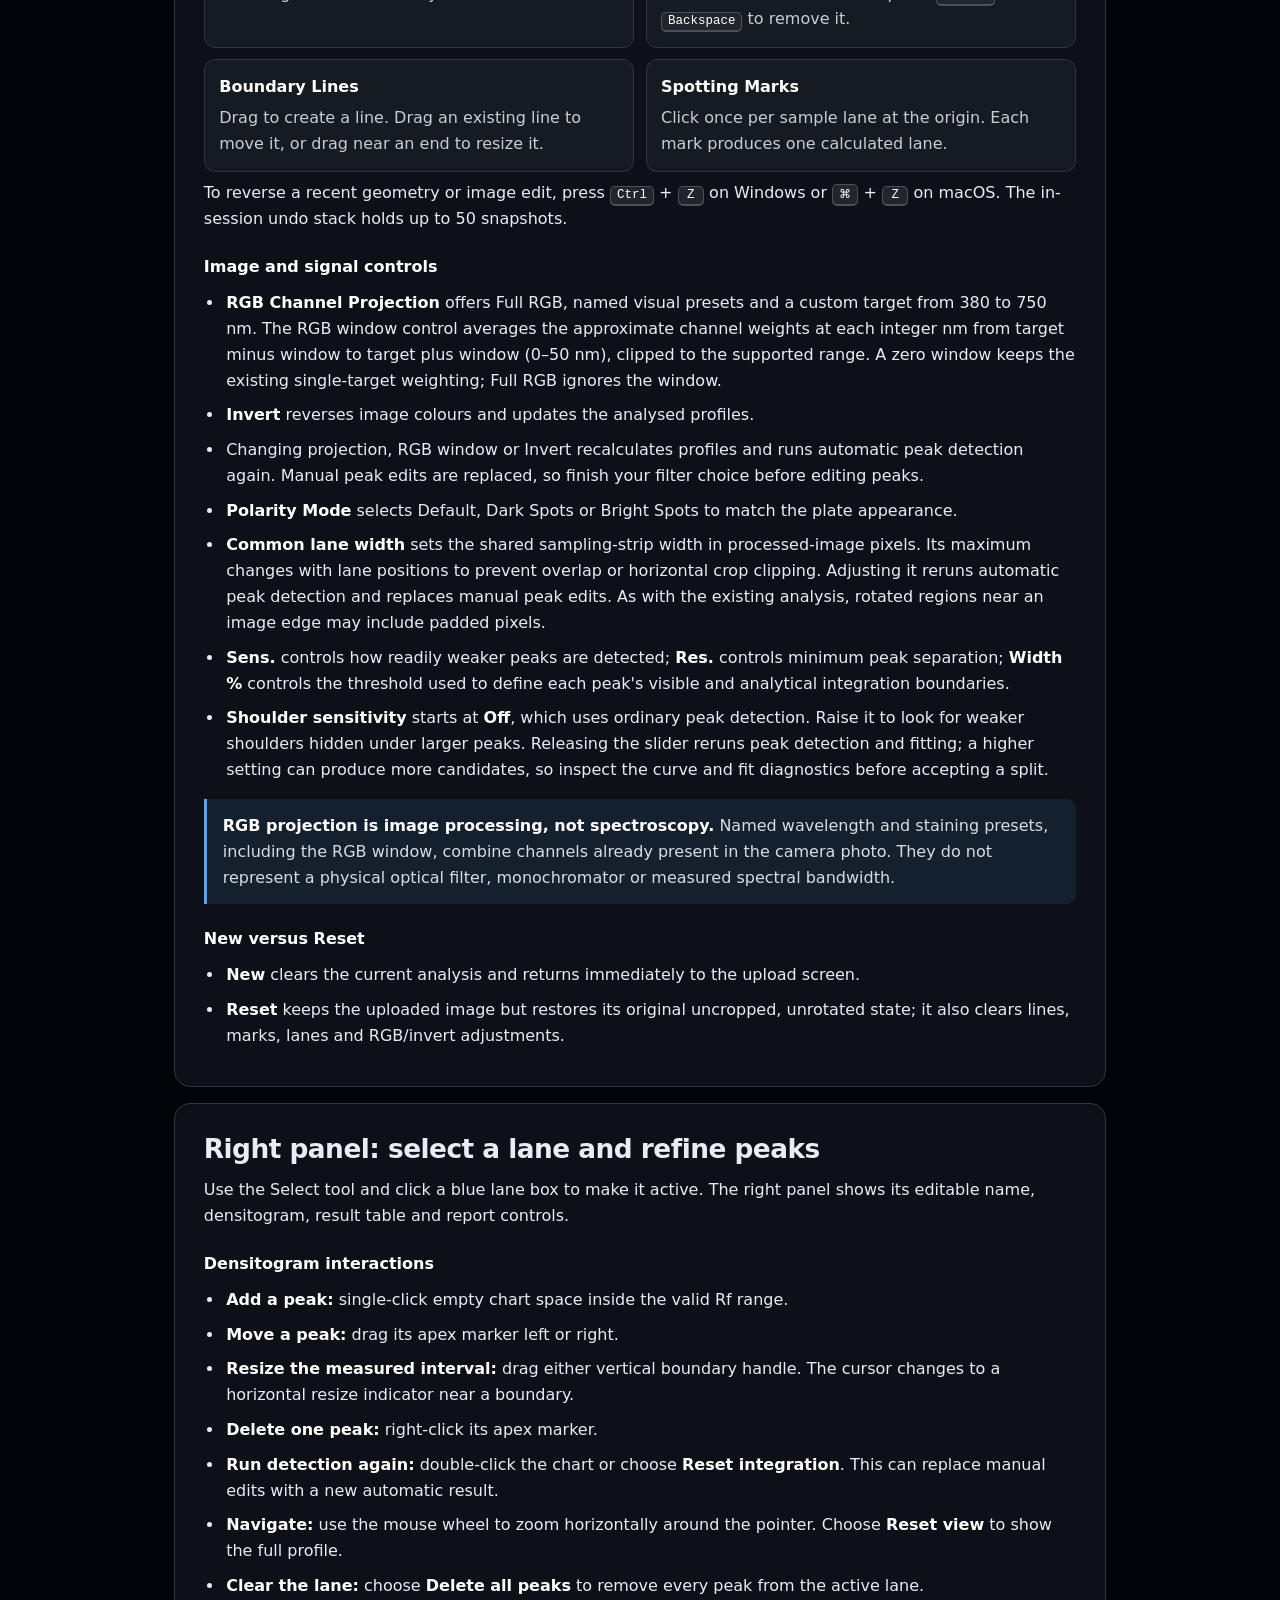
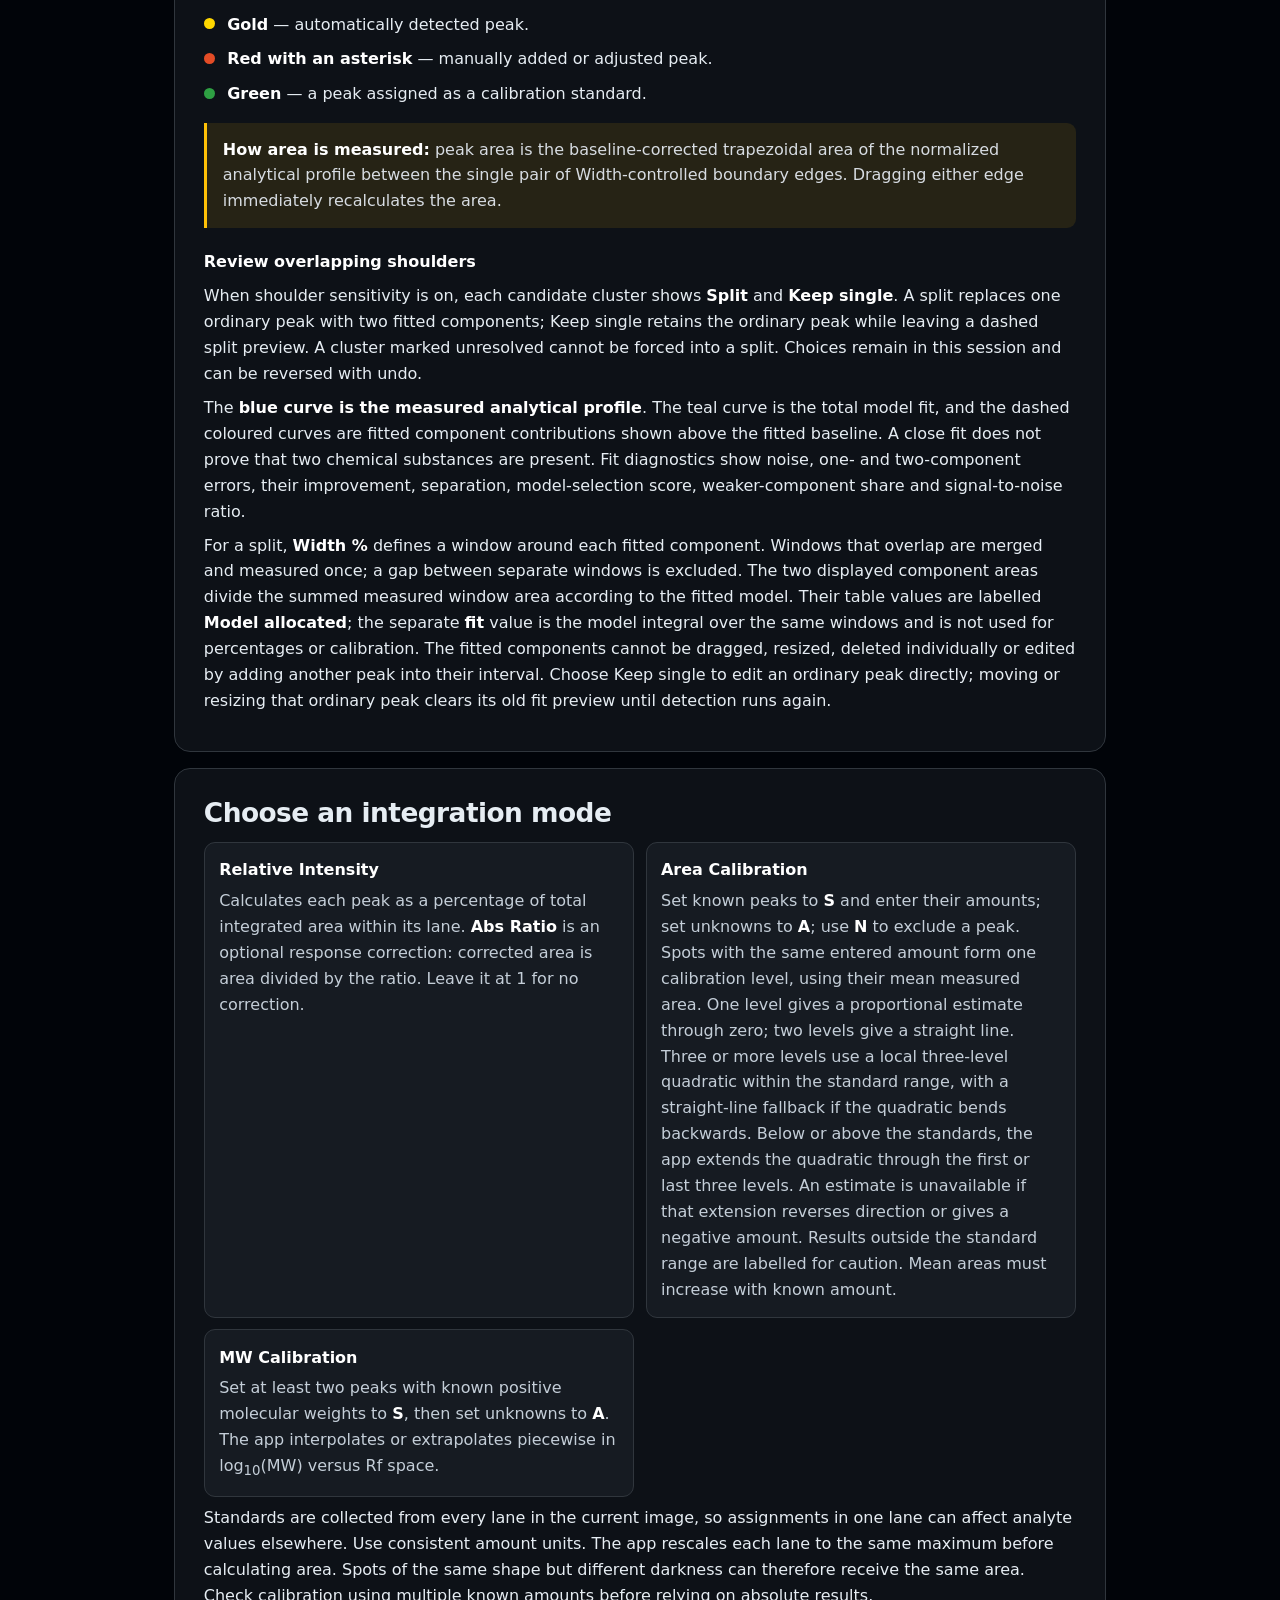
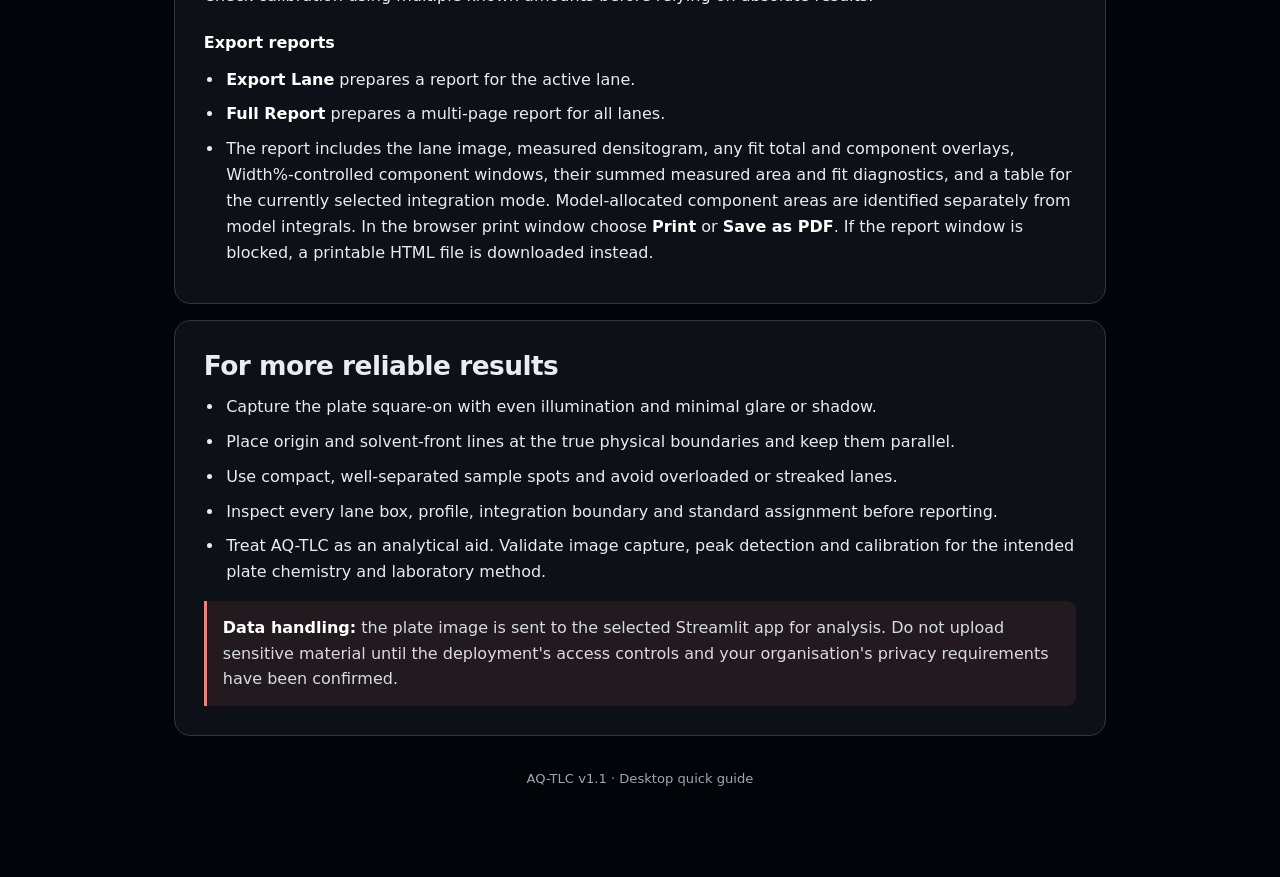
==== commit bb16474d: "Use guarded quadratic calibration extrapolation" ====
--- a/frontend/guide.html
+++ b/frontend/guide.html
@@ -187,7 +187,7 @@
         </div>
         <div class="mode">
           <h3>Area Calibration</h3>
-          <p>Set known peaks to <strong>S</strong> and enter their amounts; set unknowns to <strong>A</strong>; use <strong>N</strong> to exclude a peak. Spots with the same entered amount form one calibration level, using their mean measured area. One level gives a proportional estimate through zero; two levels give a straight line. Three or more levels use a local three-level quadratic within the standard range, with a straight-line fallback if the quadratic bends backwards. Beyond the standard range, the nearest endpoint line is extended and sample values are marked as extrapolated. Mean areas must increase with known amount.</p>
+          <p>Set known peaks to <strong>S</strong> and enter their amounts; set unknowns to <strong>A</strong>; use <strong>N</strong> to exclude a peak. Spots with the same entered amount form one calibration level, using their mean measured area. One level gives a proportional estimate through zero; two levels give a straight line. Three or more levels use a local three-level quadratic within the standard range, with a straight-line fallback if the quadratic bends backwards. Below or above the standards, the app extends the quadratic through the first or last three levels. An estimate is unavailable if that extension reverses direction or gives a negative amount. Results outside the standard range are labelled for caution. Mean areas must increase with known amount.</p>
         </div>
         <div class="mode">
           <h3>MW Calibration</h3>
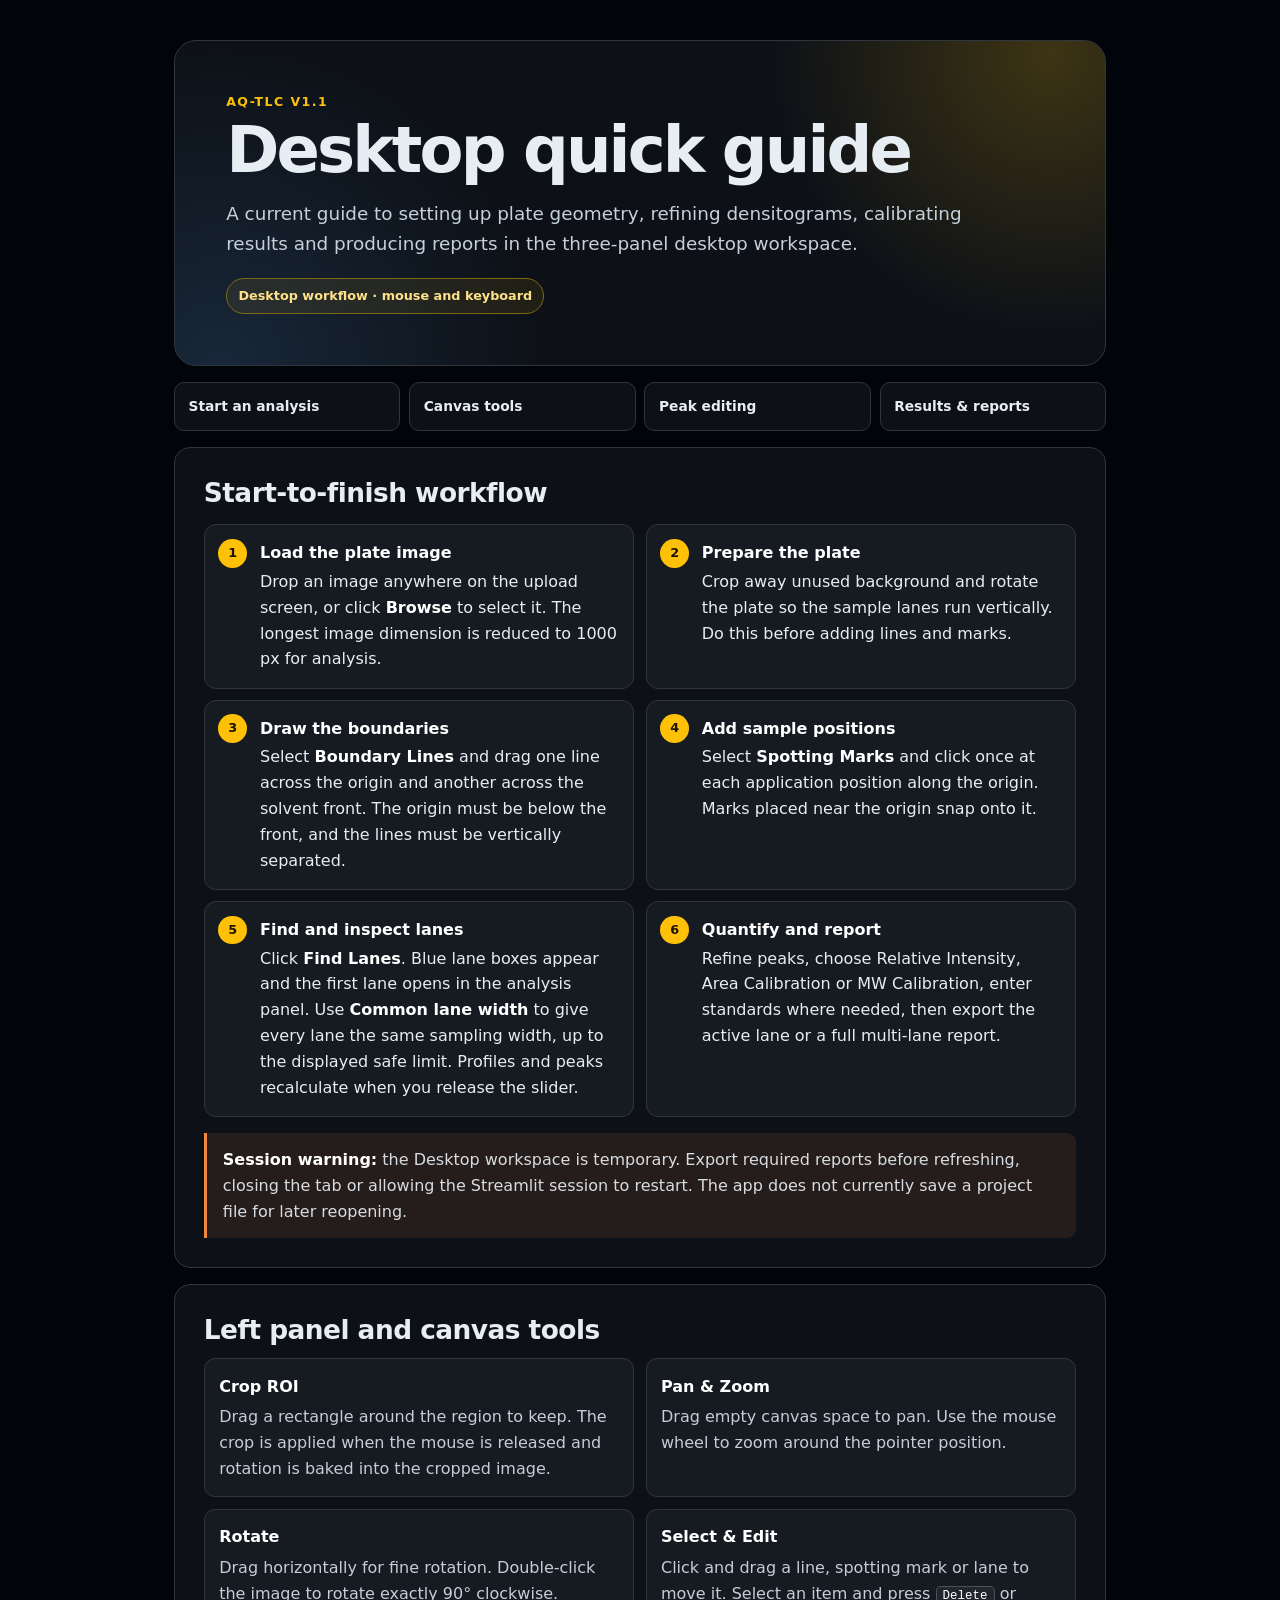
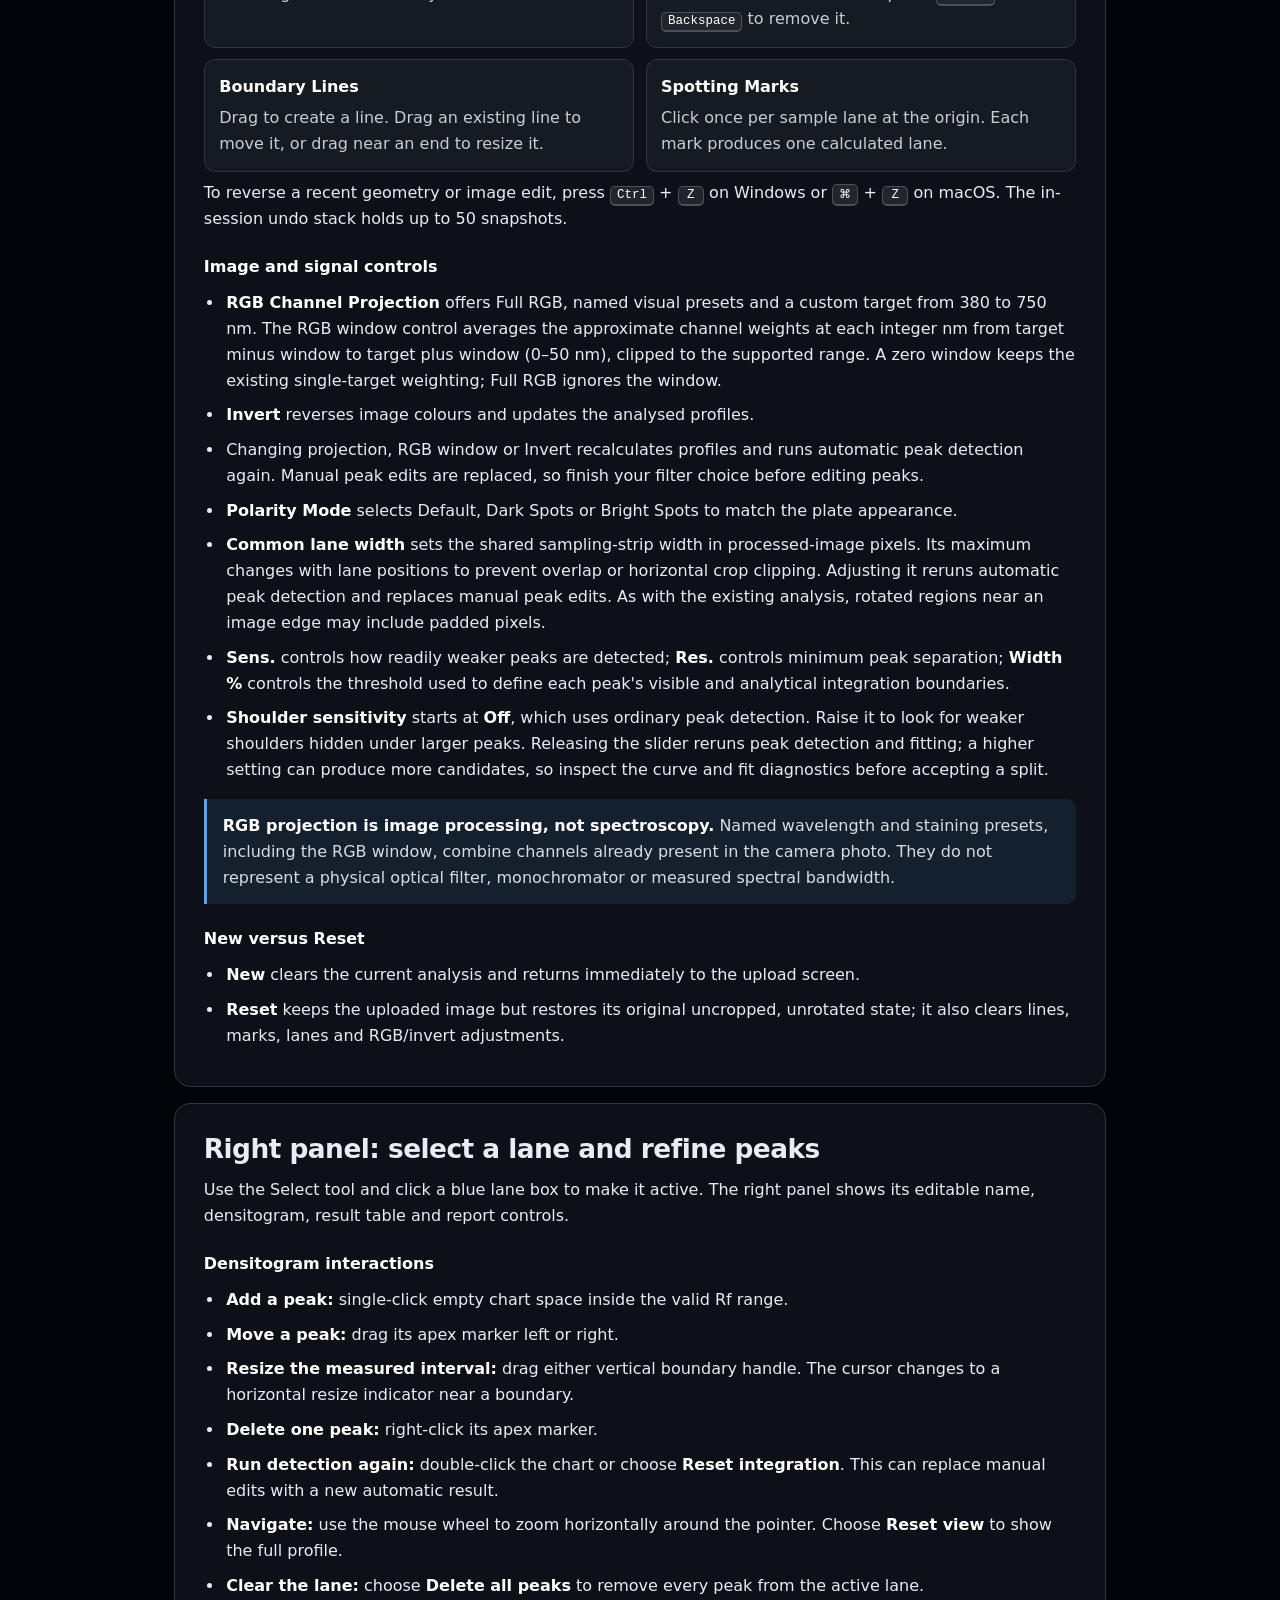
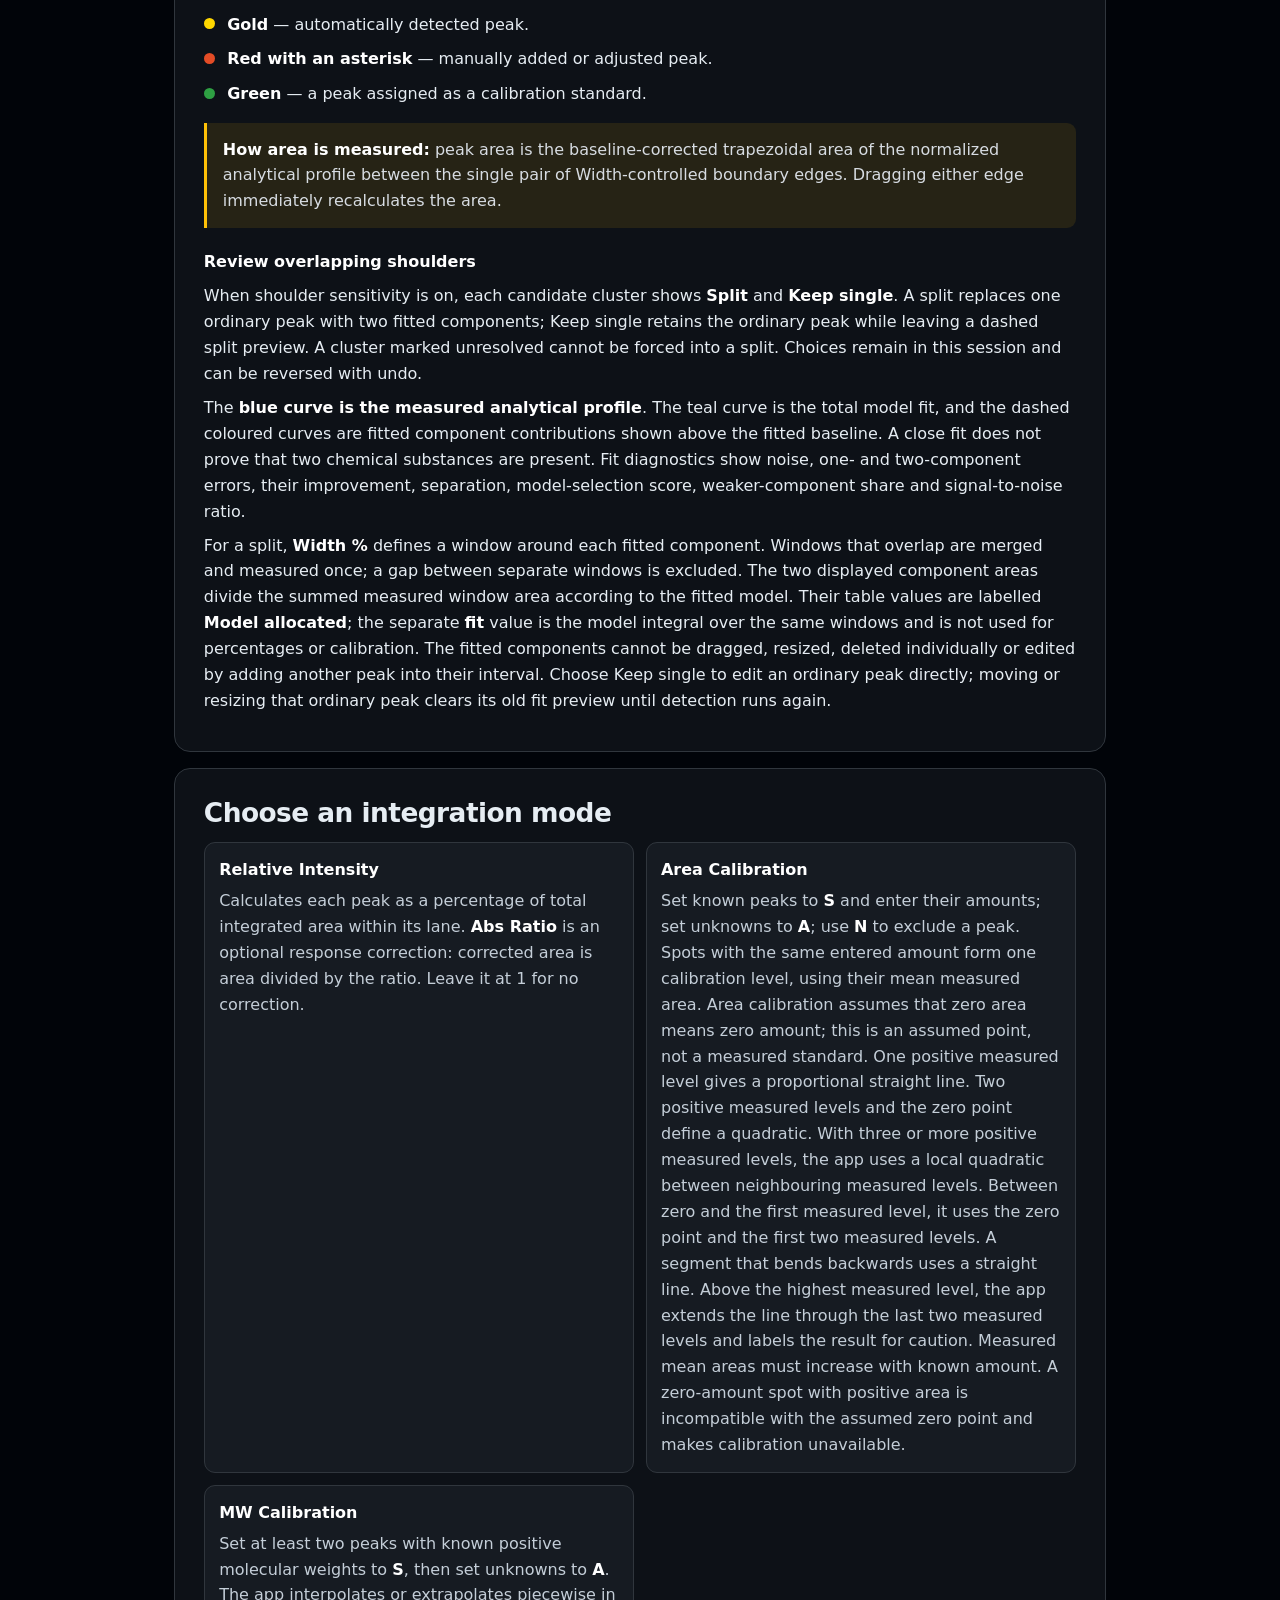
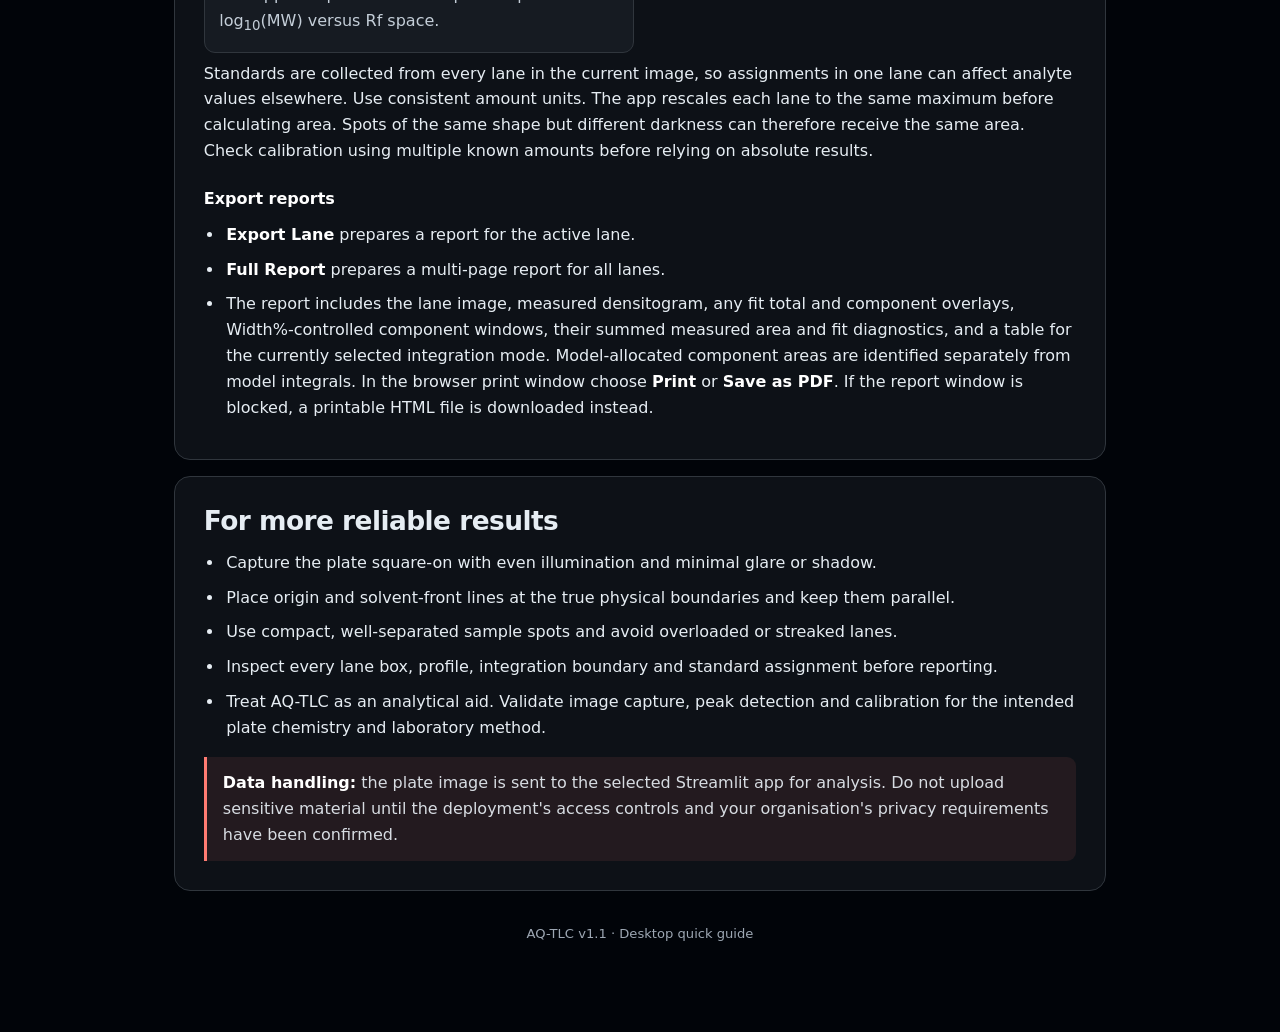
==== commit 4e113ec2: "Anchor area calibration at zero and restore linear endpoint extension" ====
--- a/frontend/guide.html
+++ b/frontend/guide.html
@@ -187,7 +187,7 @@
         </div>
         <div class="mode">
           <h3>Area Calibration</h3>
-          <p>Set known peaks to <strong>S</strong> and enter their amounts; set unknowns to <strong>A</strong>; use <strong>N</strong> to exclude a peak. Spots with the same entered amount form one calibration level, using their mean measured area. One level gives a proportional estimate through zero; two levels give a straight line. Three or more levels use a local three-level quadratic within the standard range, with a straight-line fallback if the quadratic bends backwards. Below or above the standards, the app extends the quadratic through the first or last three levels. An estimate is unavailable if that extension reverses direction or gives a negative amount. Results outside the standard range are labelled for caution. Mean areas must increase with known amount.</p>
+          <p>Set known peaks to <strong>S</strong> and enter their amounts; set unknowns to <strong>A</strong>; use <strong>N</strong> to exclude a peak. Spots with the same entered amount form one calibration level, using their mean measured area. Area calibration assumes that zero area means zero amount; this is an assumed point, not a measured standard. One positive measured level gives a proportional straight line. Two positive measured levels and the zero point define a quadratic. With three or more positive measured levels, the app uses a local quadratic between neighbouring measured levels. Between zero and the first measured level, it uses the zero point and the first two measured levels. A segment that bends backwards uses a straight line. Above the highest measured level, the app extends the line through the last two measured levels and labels the result for caution. Measured mean areas must increase with known amount. A zero-amount spot with positive area is incompatible with the assumed zero point and makes calibration unavailable.</p>
         </div>
         <div class="mode">
           <h3>MW Calibration</h3>
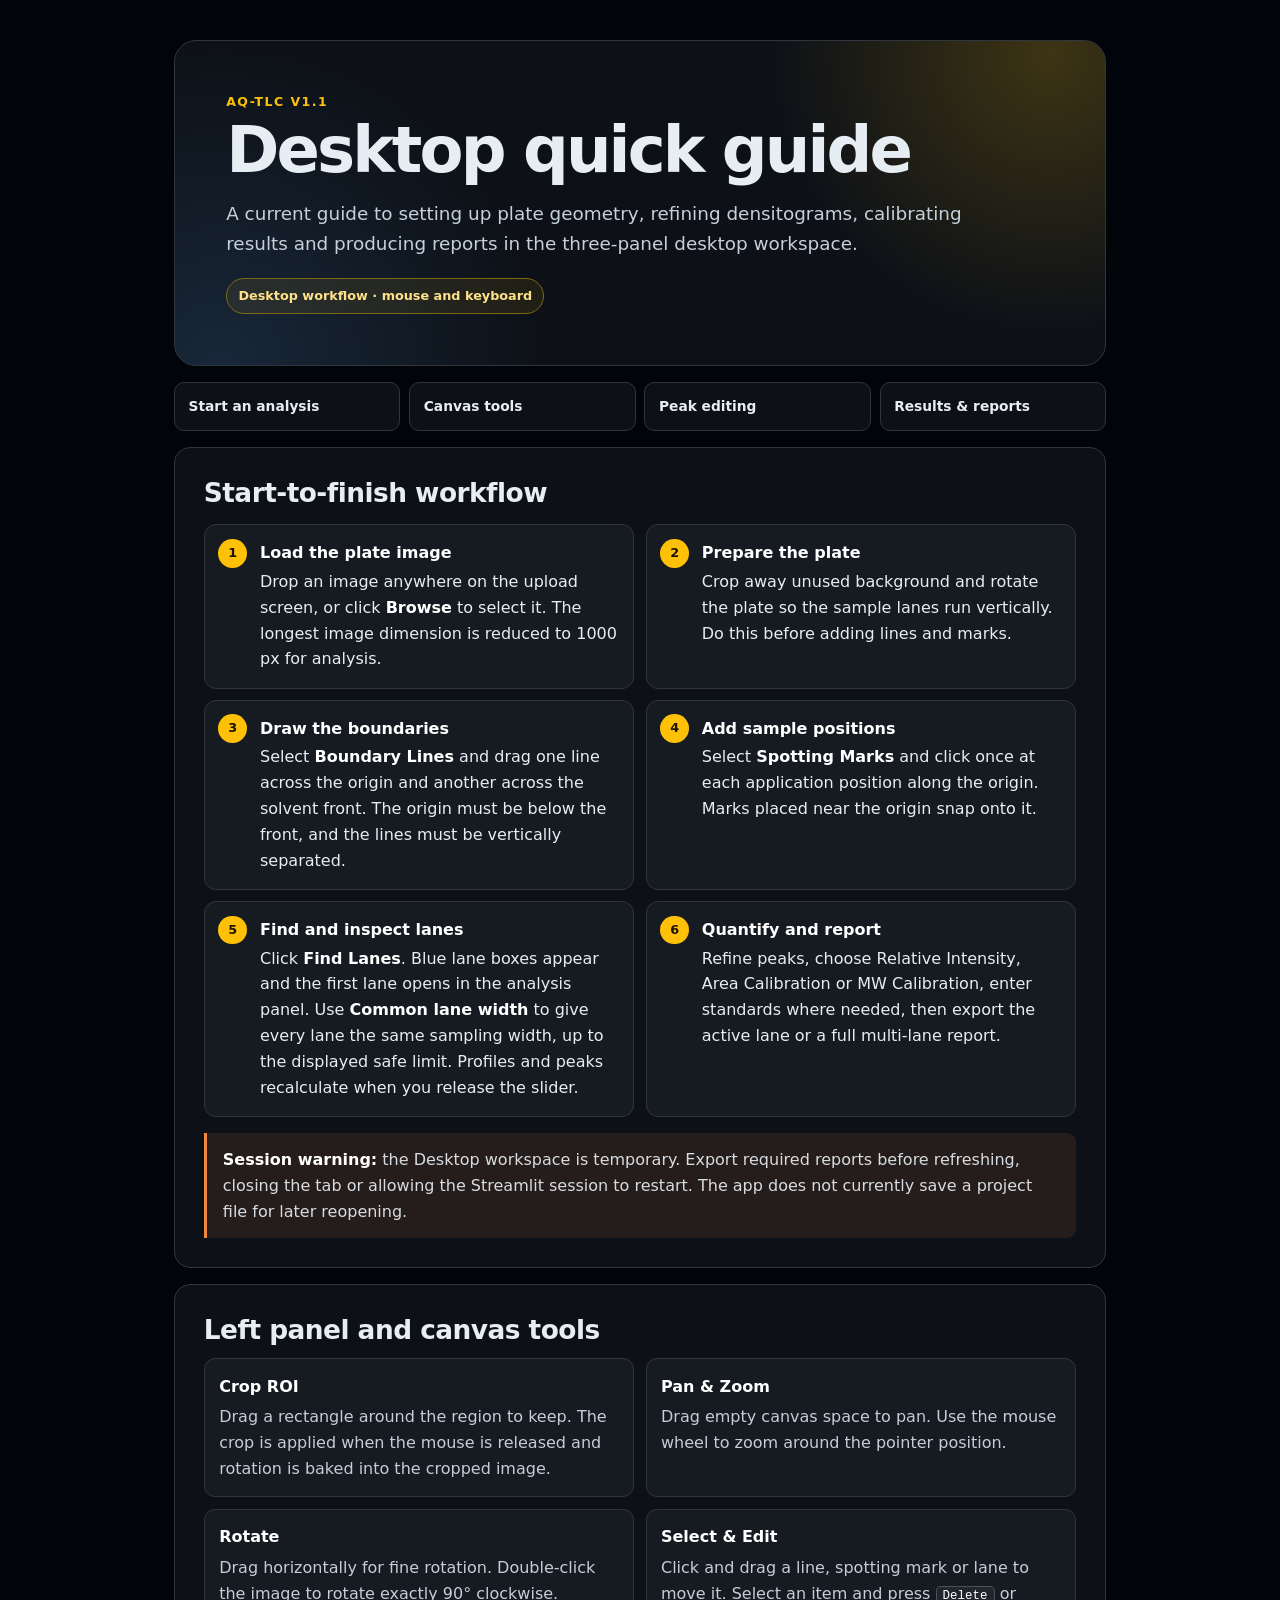
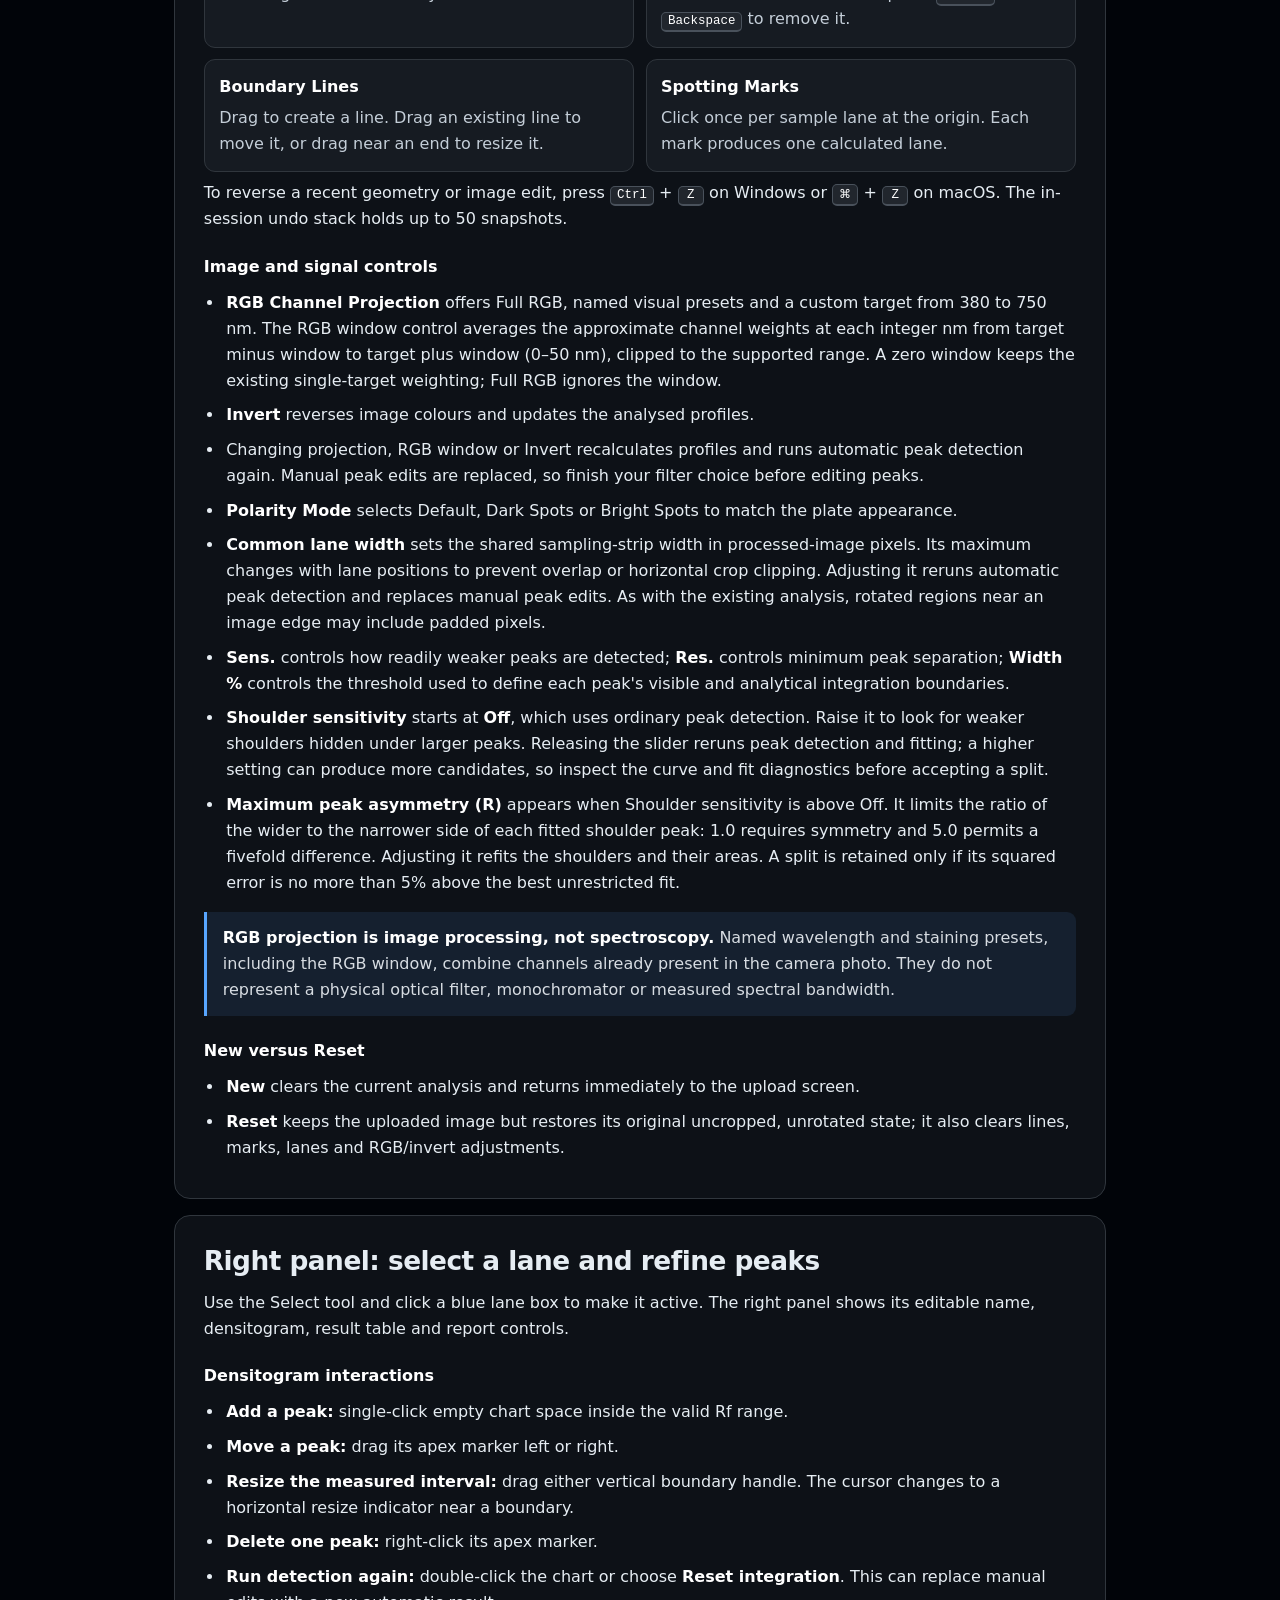
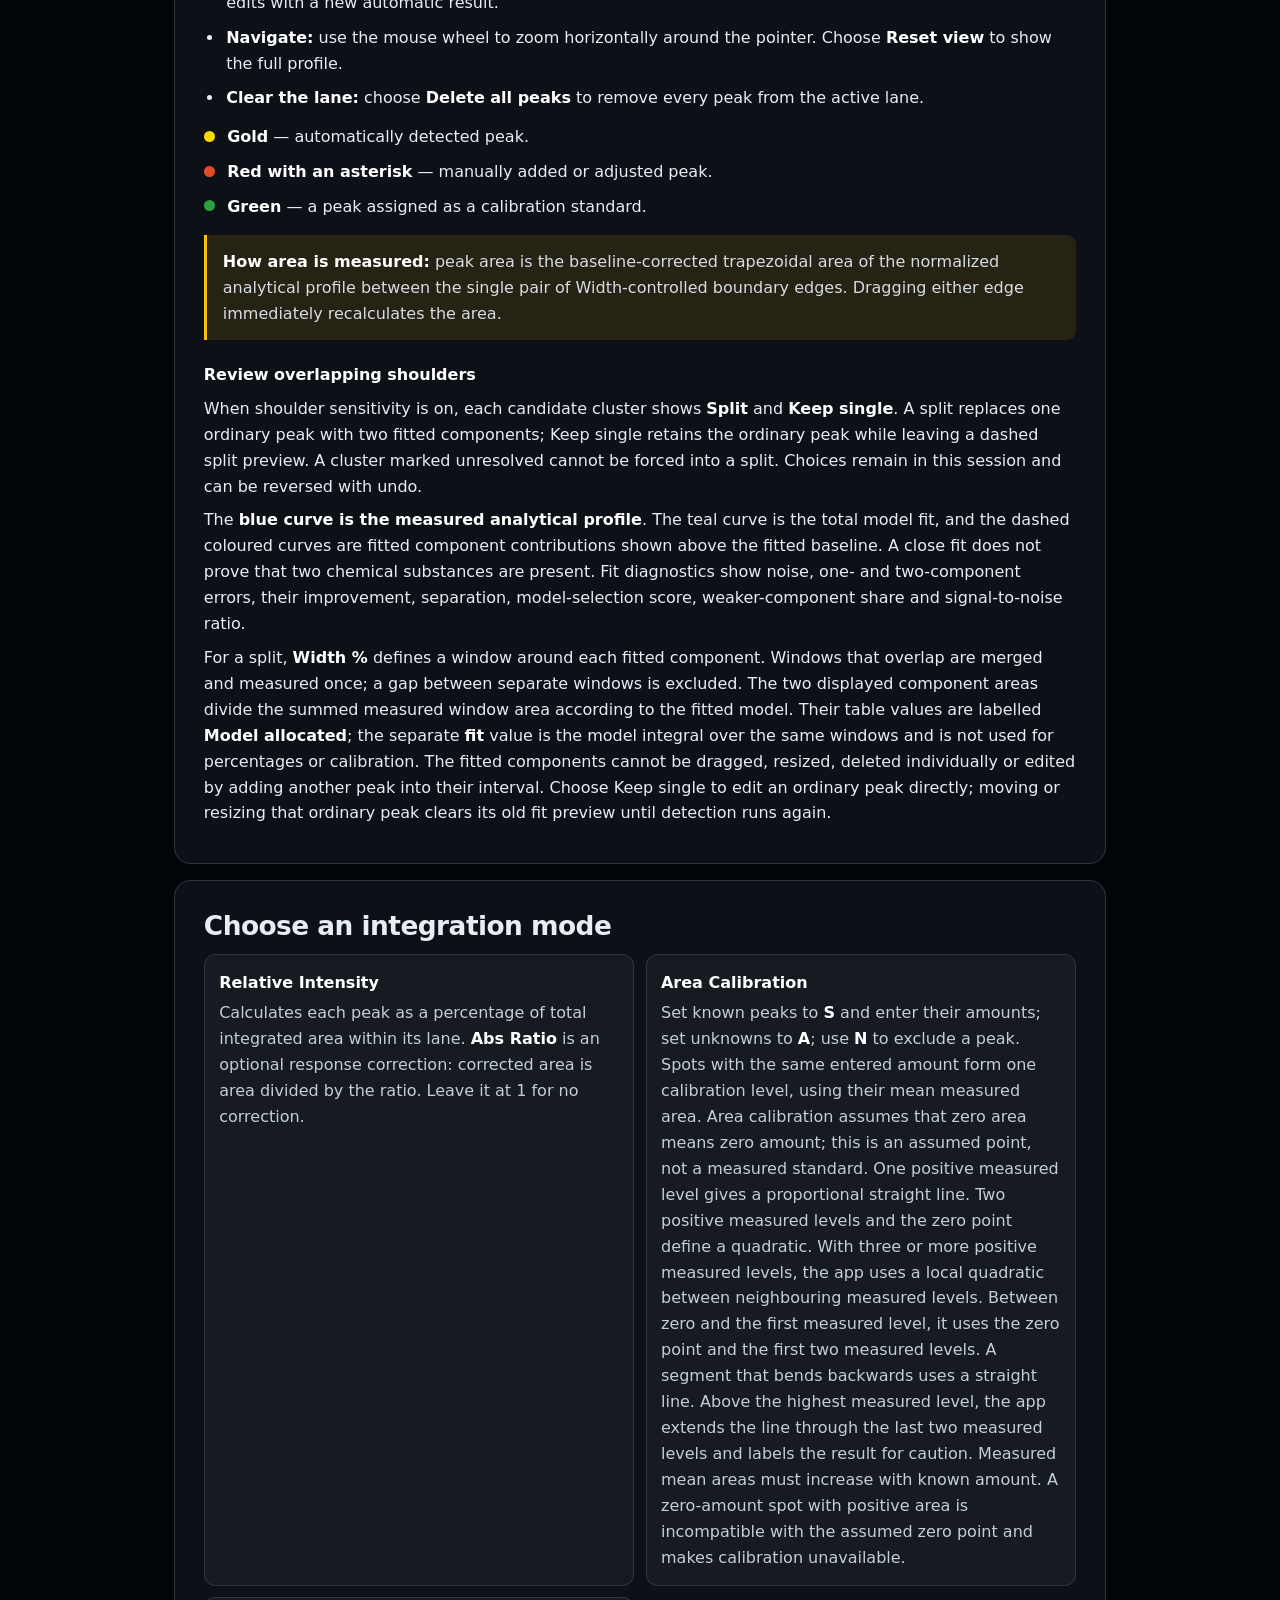
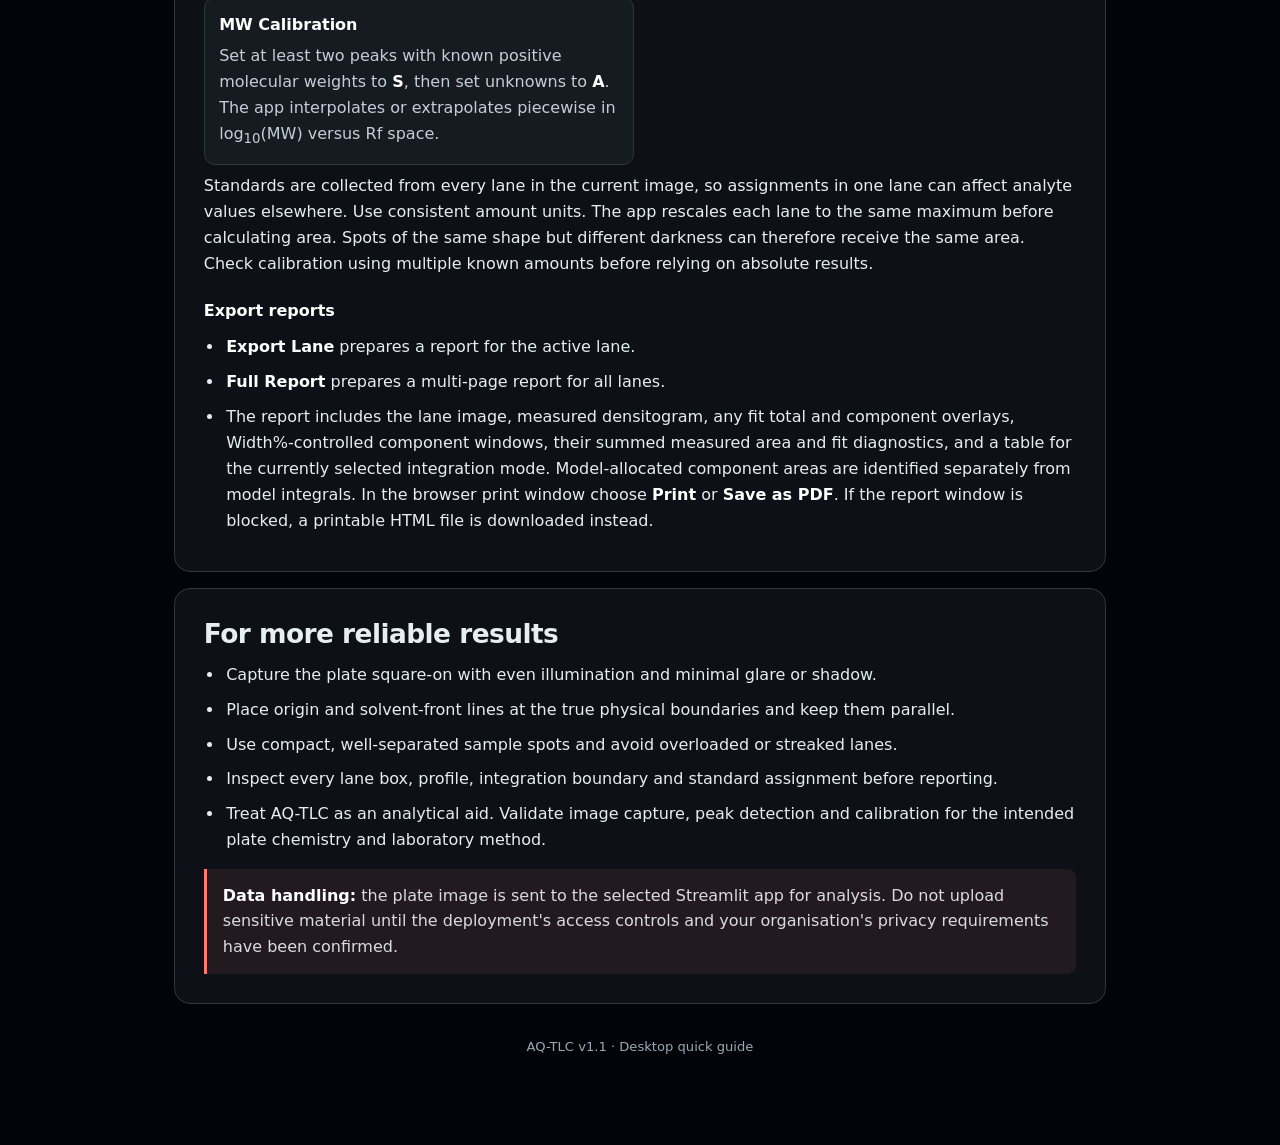
==== commit 6a809804: "Constrain shoulder peak asymmetry in desktop analysis" ====
--- a/frontend/guide.html
+++ b/frontend/guide.html
@@ -140,6 +140,7 @@
         <li><strong>Common lane width</strong> sets the shared sampling-strip width in processed-image pixels. Its maximum changes with lane positions to prevent overlap or horizontal crop clipping. Adjusting it reruns automatic peak detection and replaces manual peak edits. As with the existing analysis, rotated regions near an image edge may include padded pixels.</li>
         <li><strong>Sens.</strong> controls how readily weaker peaks are detected; <strong>Res.</strong> controls minimum peak separation; <strong>Width %</strong> controls the threshold used to define each peak's visible and analytical integration boundaries.</li>
         <li><strong>Shoulder sensitivity</strong> starts at <strong>Off</strong>, which uses ordinary peak detection. Raise it to look for weaker shoulders hidden under larger peaks. Releasing the slider reruns peak detection and fitting; a higher setting can produce more candidates, so inspect the curve and fit diagnostics before accepting a split.</li>
+        <li><strong>Maximum peak asymmetry (R)</strong> appears when Shoulder sensitivity is above Off. It limits the ratio of the wider to the narrower side of each fitted shoulder peak: 1.0 requires symmetry and 5.0 permits a fivefold difference. Adjusting it refits the shoulders and their areas. A split is retained only if its squared error is no more than 5% above the best unrestricted fit.</li>
       </ul>
       <div class="callout blue"><strong>RGB projection is image processing, not spectroscopy.</strong> Named wavelength and staining presets, including the RGB window, combine channels already present in the camera photo. They do not represent a physical optical filter, monochromator or measured spectral bandwidth.</div>
 
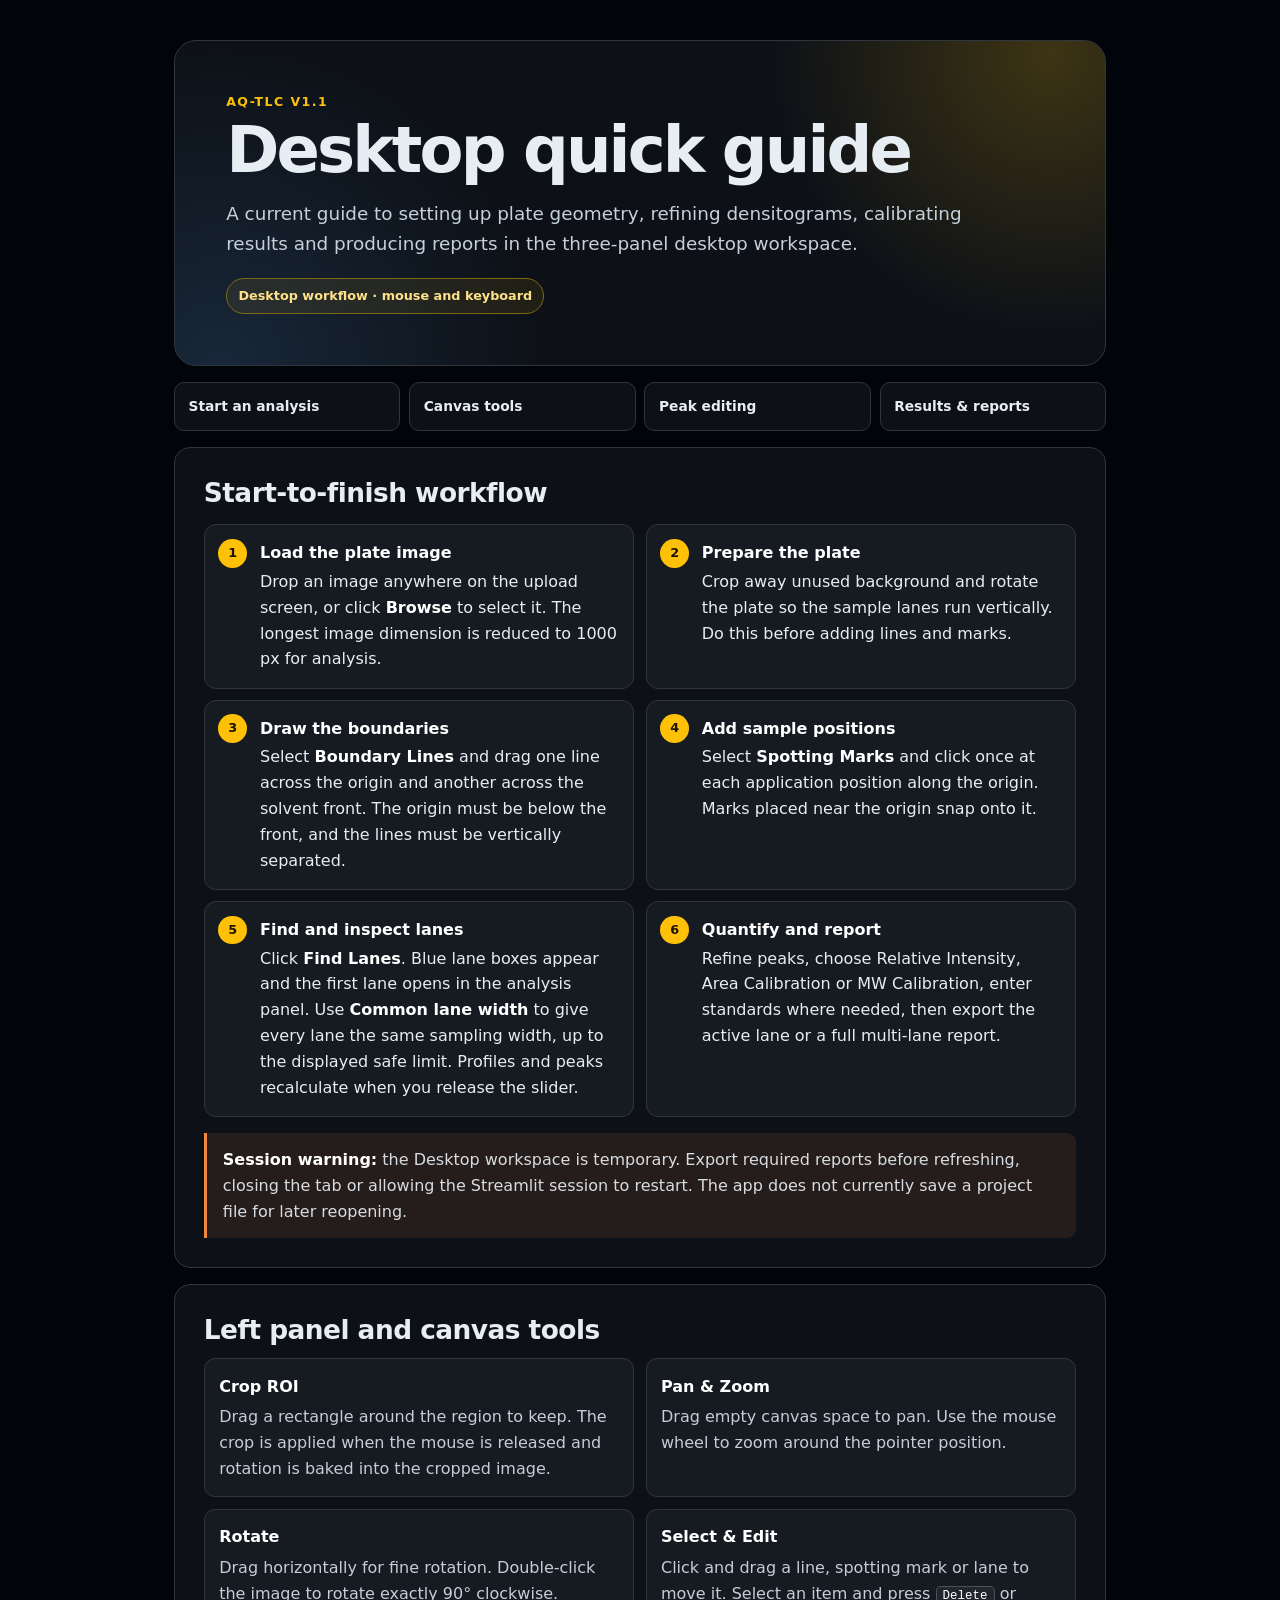
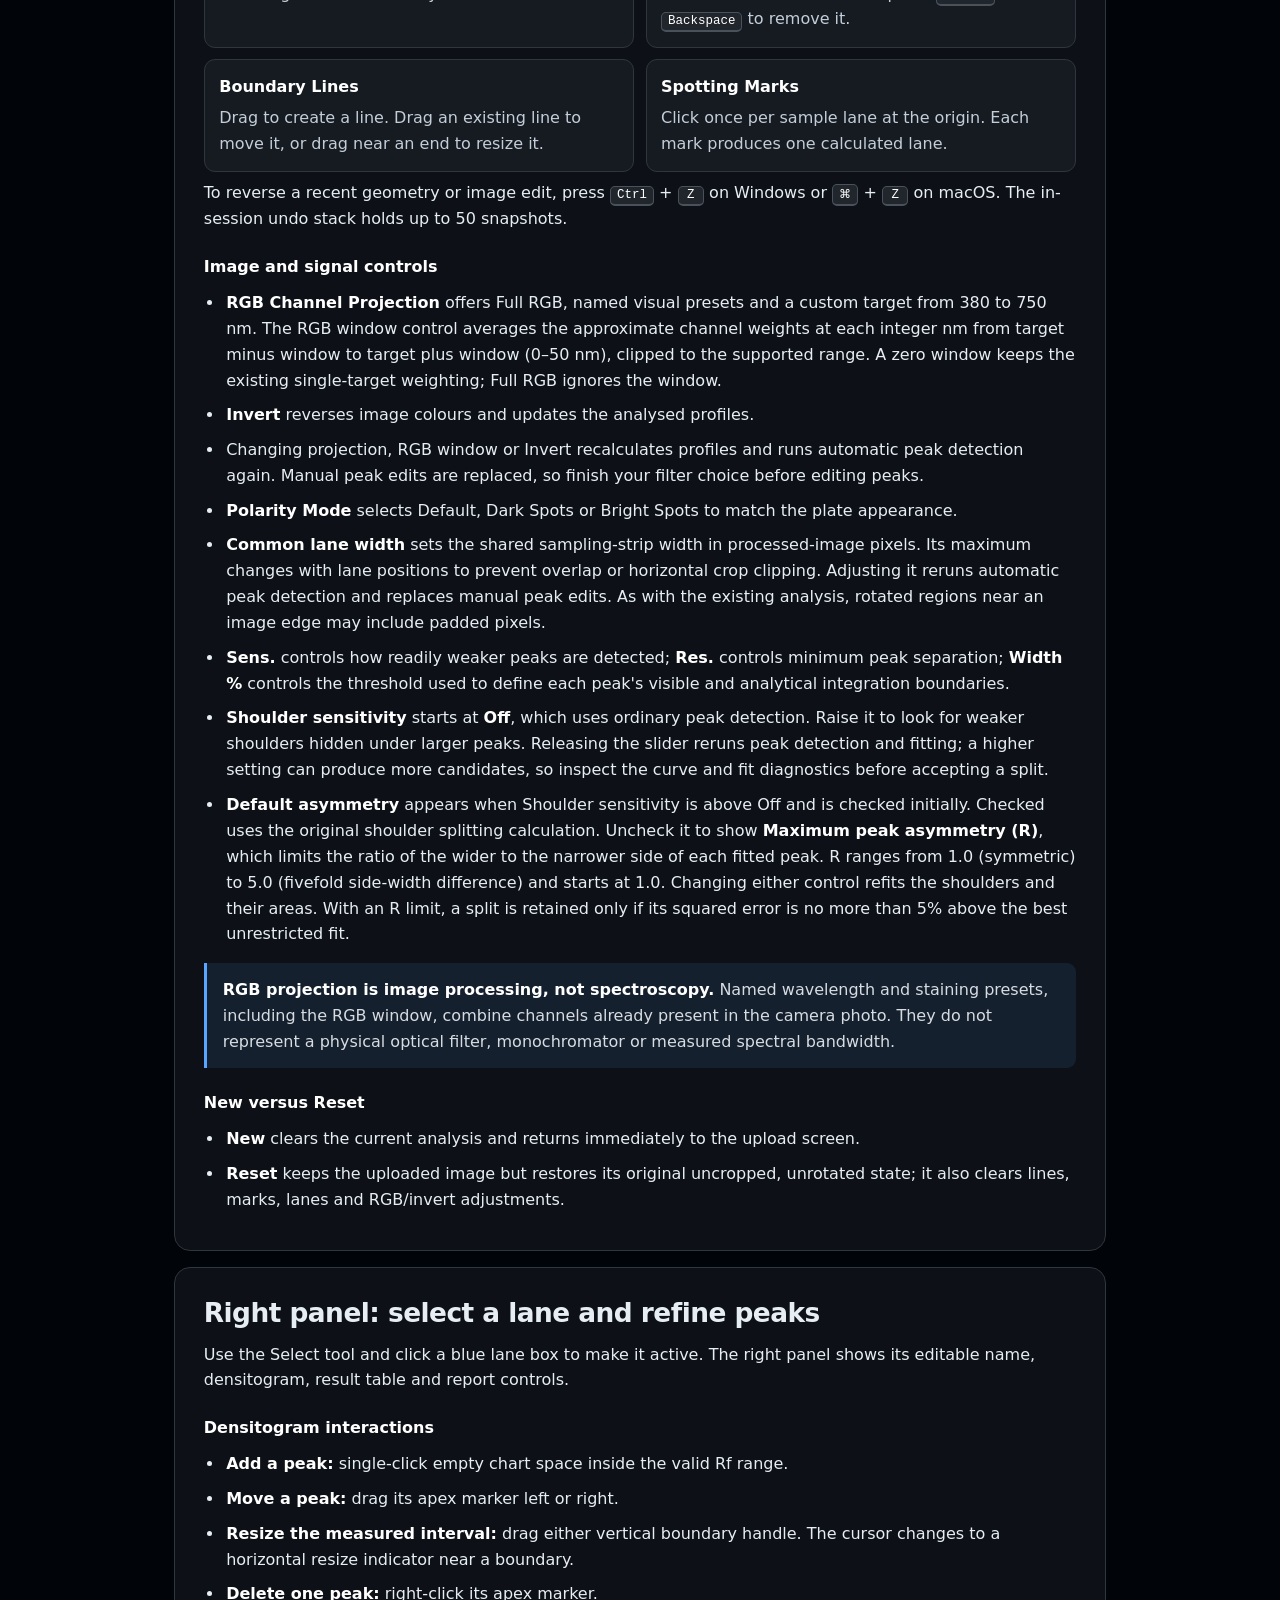
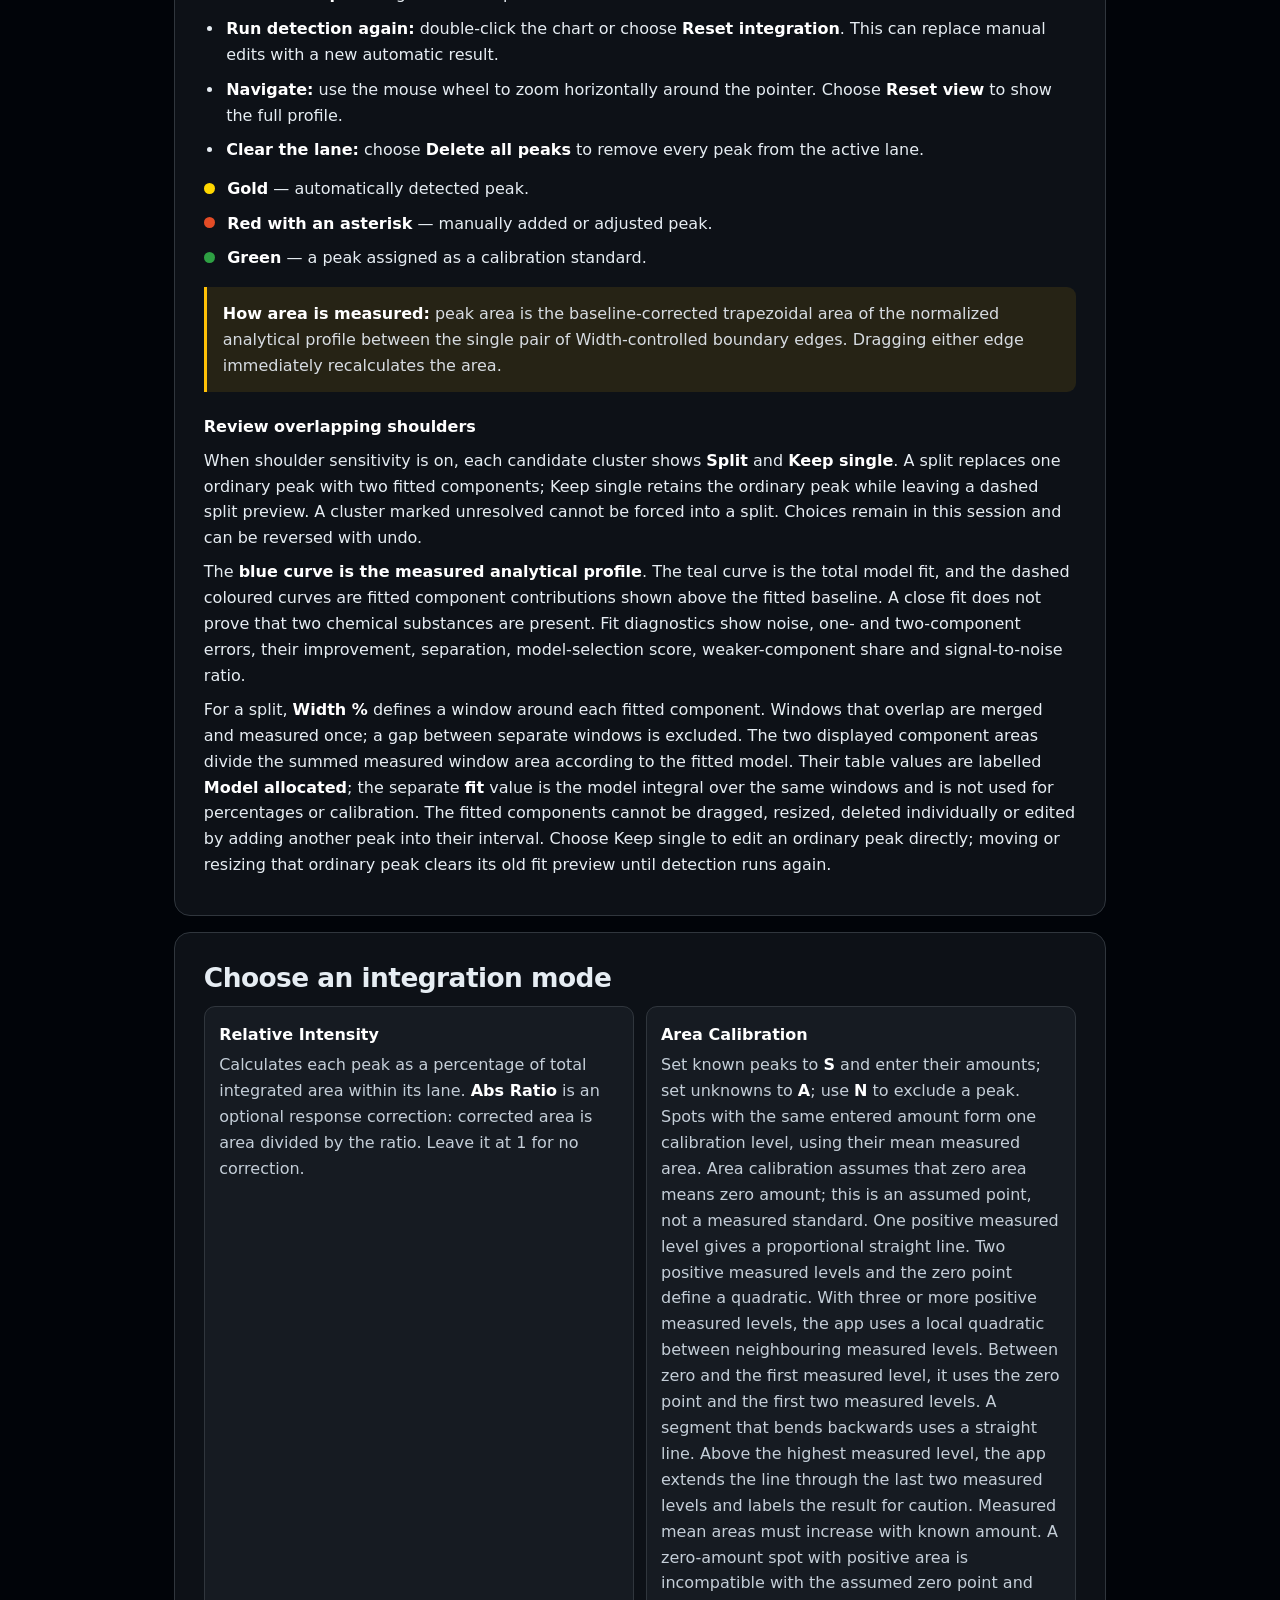
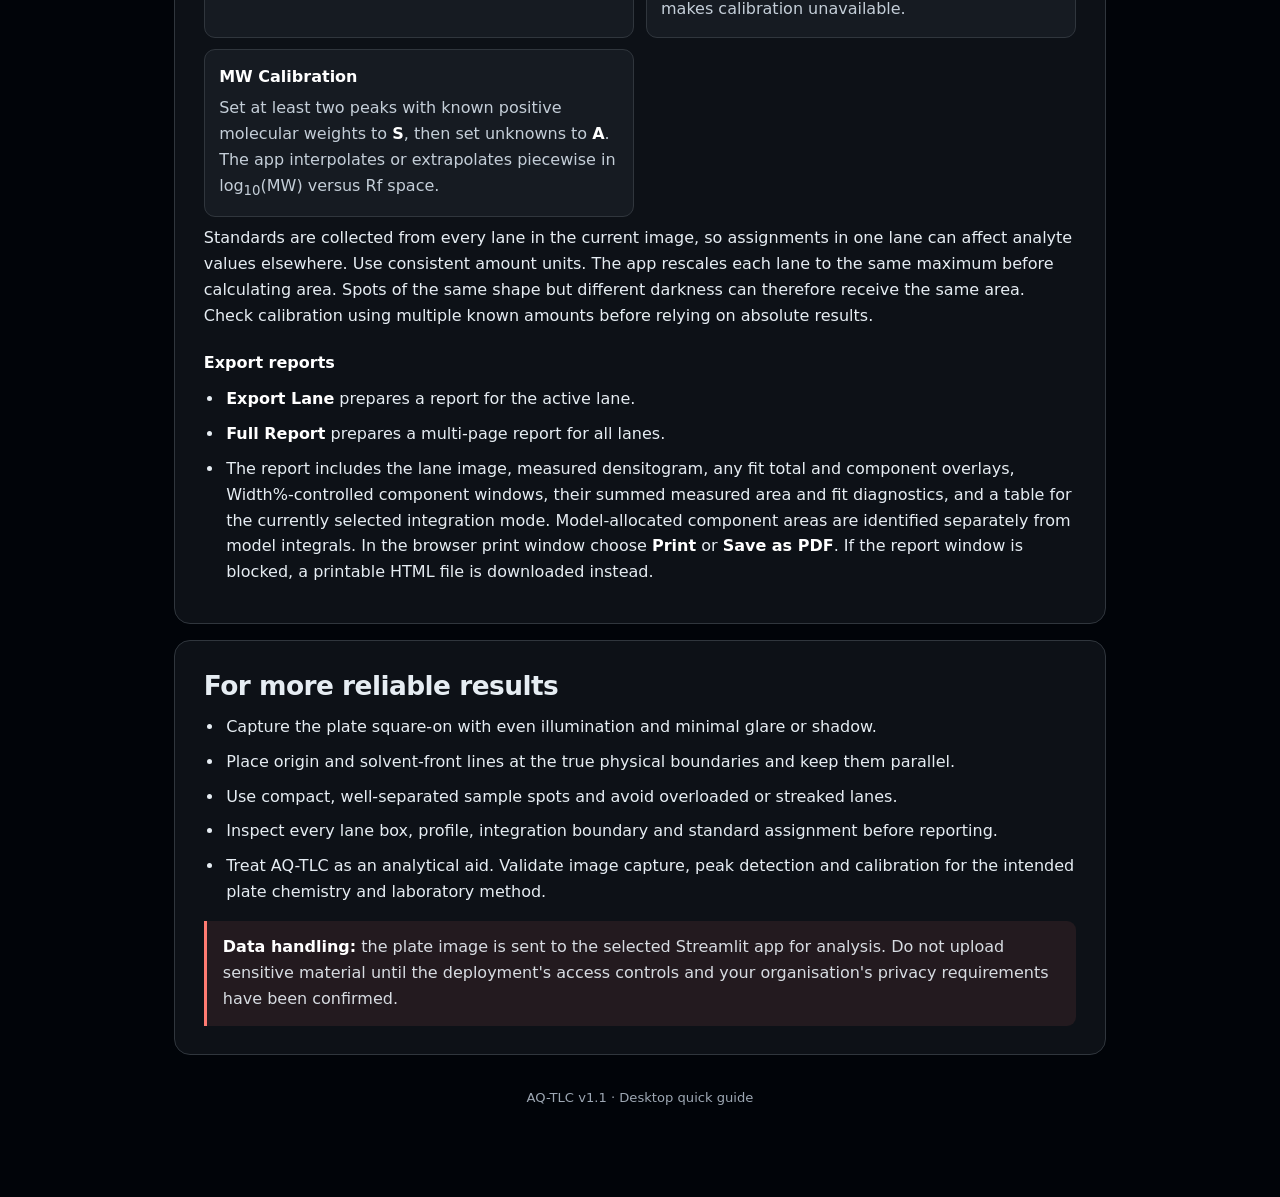
==== commit 3abb9570: "Restore original shoulder fitting as default mode" ====
--- a/frontend/guide.html
+++ b/frontend/guide.html
@@ -140,7 +140,7 @@
         <li><strong>Common lane width</strong> sets the shared sampling-strip width in processed-image pixels. Its maximum changes with lane positions to prevent overlap or horizontal crop clipping. Adjusting it reruns automatic peak detection and replaces manual peak edits. As with the existing analysis, rotated regions near an image edge may include padded pixels.</li>
         <li><strong>Sens.</strong> controls how readily weaker peaks are detected; <strong>Res.</strong> controls minimum peak separation; <strong>Width %</strong> controls the threshold used to define each peak's visible and analytical integration boundaries.</li>
         <li><strong>Shoulder sensitivity</strong> starts at <strong>Off</strong>, which uses ordinary peak detection. Raise it to look for weaker shoulders hidden under larger peaks. Releasing the slider reruns peak detection and fitting; a higher setting can produce more candidates, so inspect the curve and fit diagnostics before accepting a split.</li>
-        <li><strong>Maximum peak asymmetry (R)</strong> appears when Shoulder sensitivity is above Off. It limits the ratio of the wider to the narrower side of each fitted shoulder peak: 1.0 requires symmetry and 5.0 permits a fivefold difference. Adjusting it refits the shoulders and their areas. A split is retained only if its squared error is no more than 5% above the best unrestricted fit.</li>
+        <li><strong>Default asymmetry</strong> appears when Shoulder sensitivity is above Off and is checked initially. Checked uses the original shoulder splitting calculation. Uncheck it to show <strong>Maximum peak asymmetry (R)</strong>, which limits the ratio of the wider to the narrower side of each fitted peak. R ranges from 1.0 (symmetric) to 5.0 (fivefold side-width difference) and starts at 1.0. Changing either control refits the shoulders and their areas. With an R limit, a split is retained only if its squared error is no more than 5% above the best unrestricted fit.</li>
       </ul>
       <div class="callout blue"><strong>RGB projection is image processing, not spectroscopy.</strong> Named wavelength and staining presets, including the RGB window, combine channels already present in the camera photo. They do not represent a physical optical filter, monochromator or measured spectral bandwidth.</div>
 
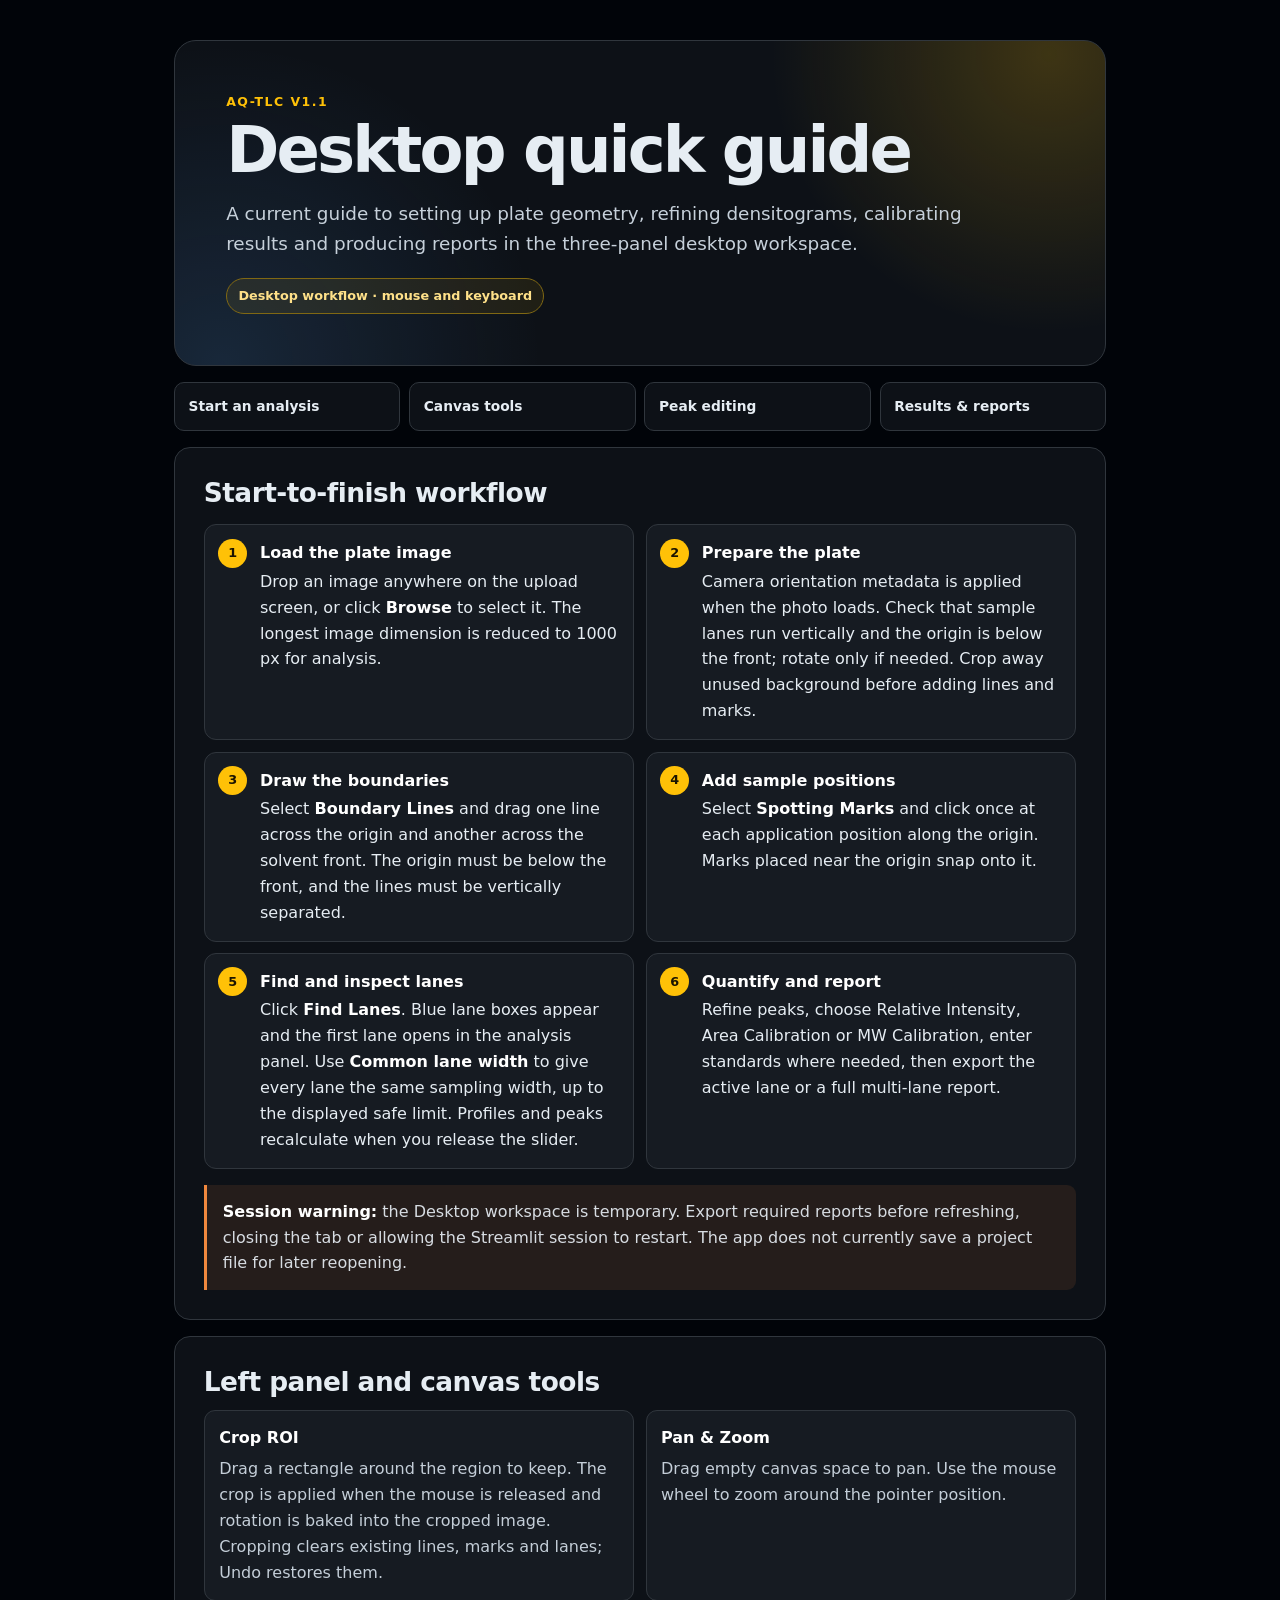
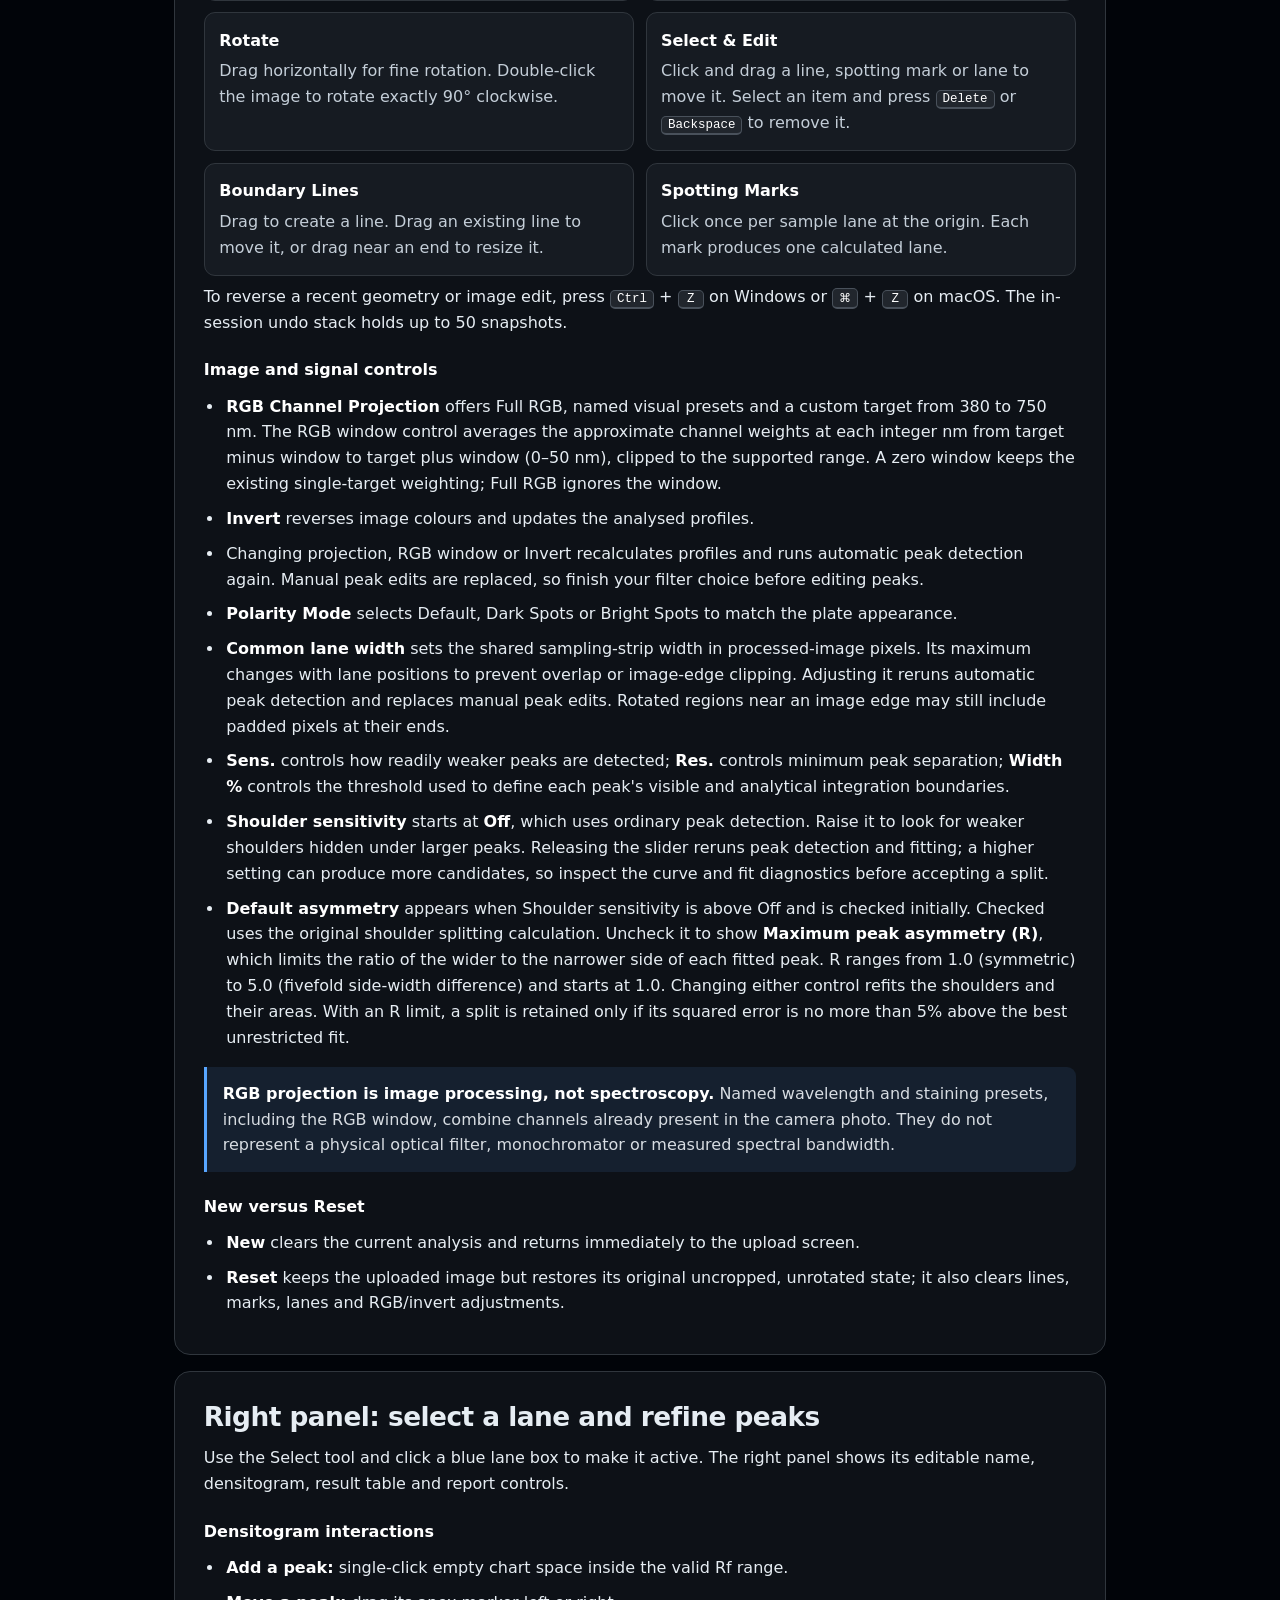
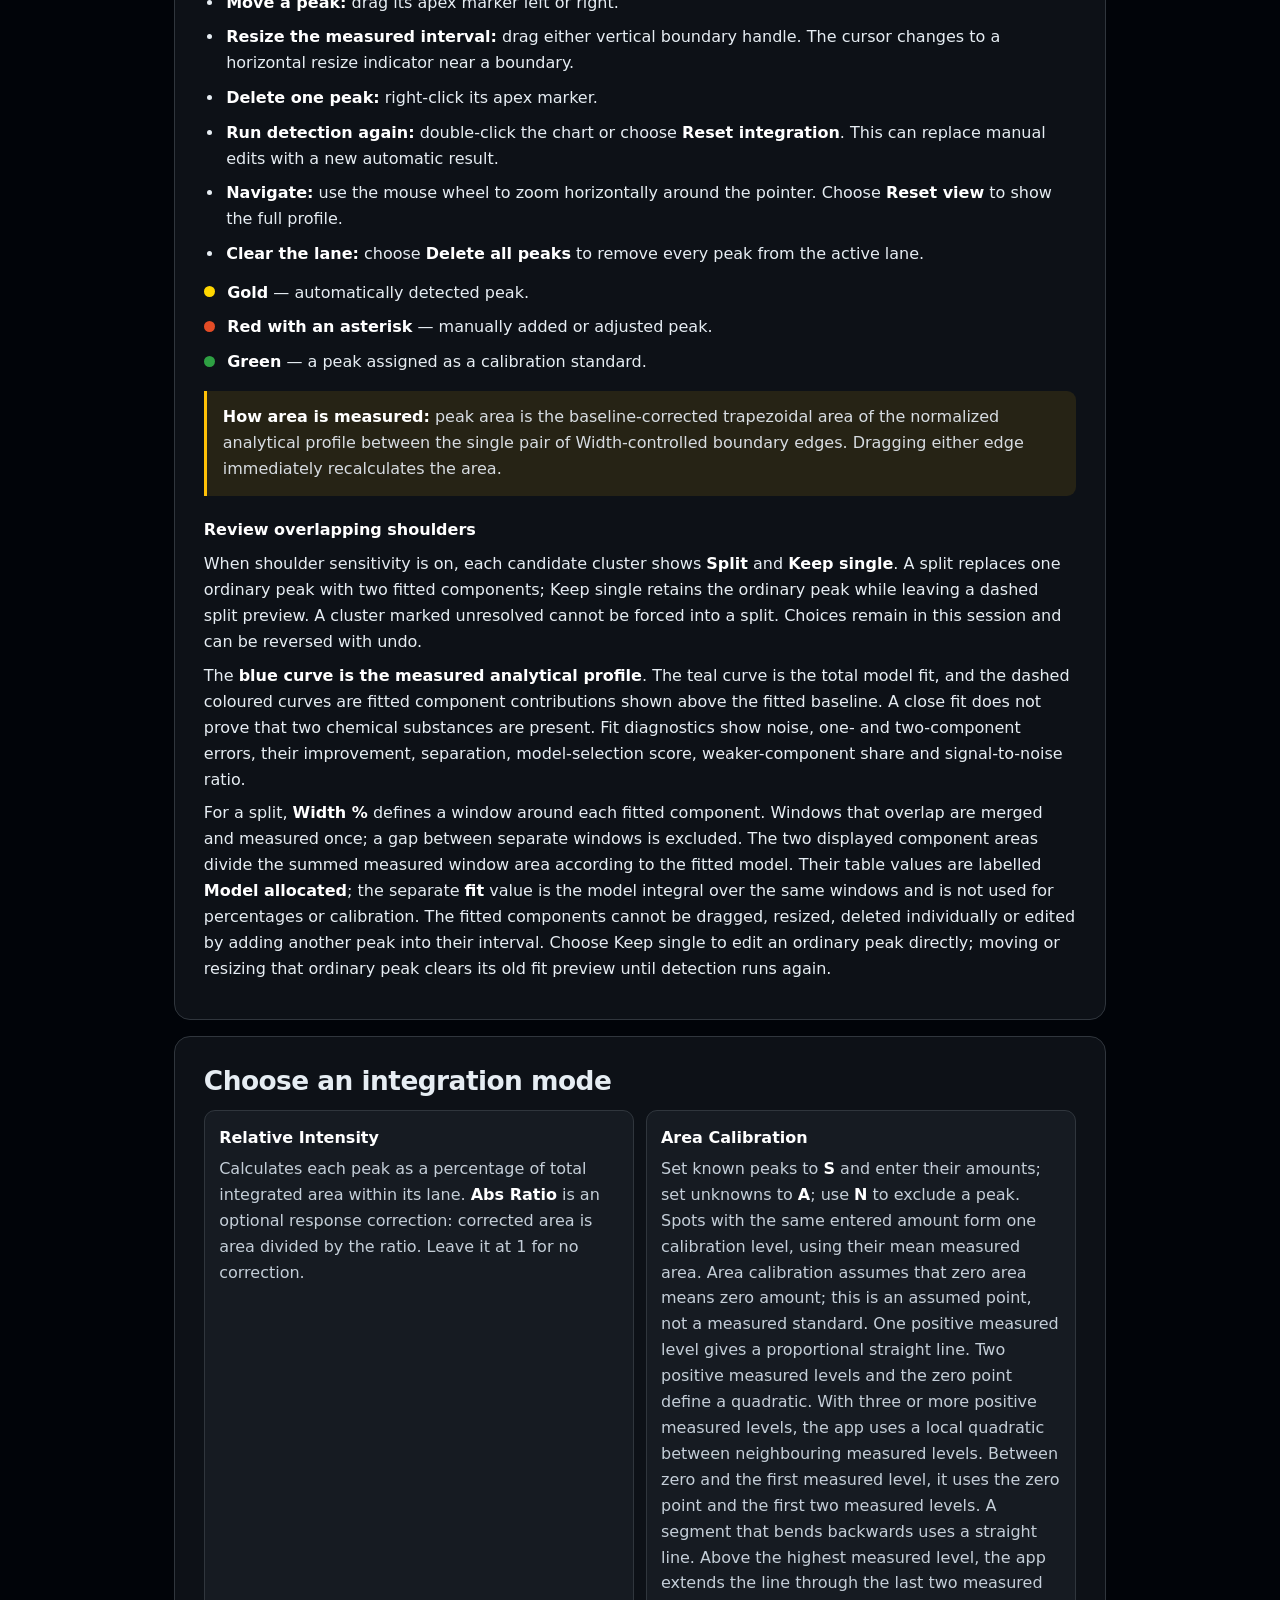
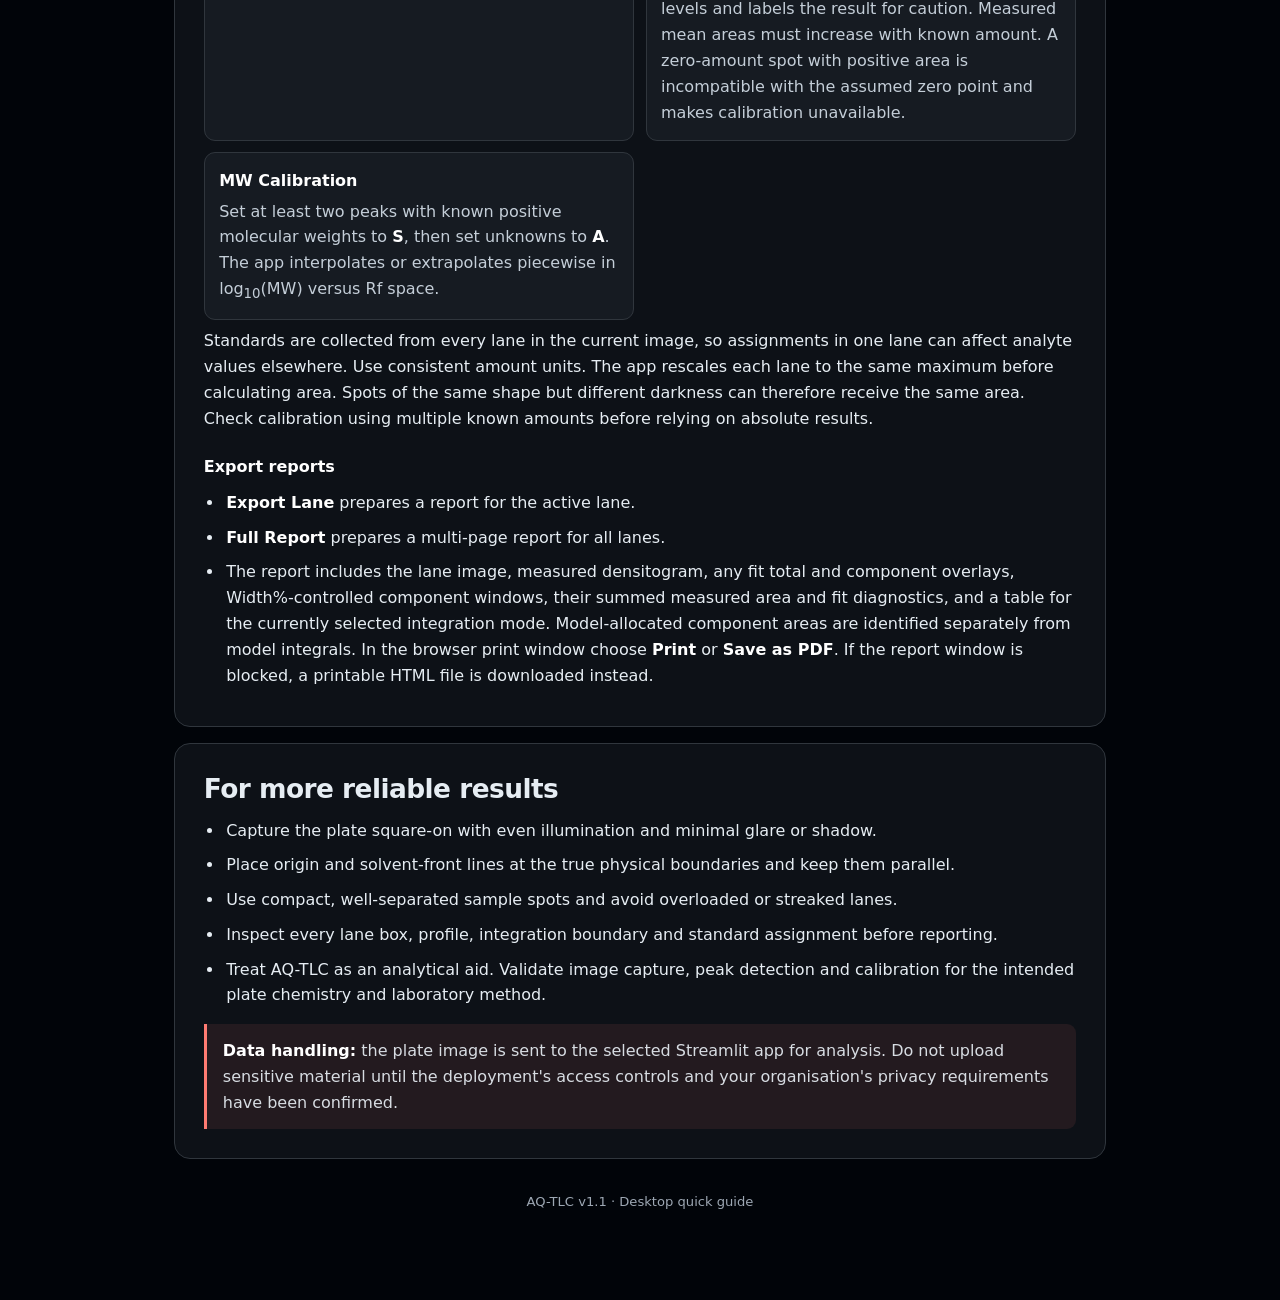
==== commit dd4ac632: "Align rotated plate profiles and crops with displayed geometry" ====
--- a/frontend/guide.html
+++ b/frontend/guide.html
@@ -110,7 +110,7 @@
       <h2>Start-to-finish workflow</h2>
       <div class="steps">
         <div class="step"><b>Load the plate image</b>Drop an image anywhere on the upload screen, or click <strong>Browse</strong> to select it. The longest image dimension is reduced to 1000 px for analysis.</div>
-        <div class="step"><b>Prepare the plate</b>Crop away unused background and rotate the plate so the sample lanes run vertically. Do this before adding lines and marks.</div>
+        <div class="step"><b>Prepare the plate</b>Camera orientation metadata is applied when the photo loads. Check that sample lanes run vertically and the origin is below the front; rotate only if needed. Crop away unused background before adding lines and marks.</div>
         <div class="step"><b>Draw the boundaries</b>Select <strong>Boundary Lines</strong> and drag one line across the origin and another across the solvent front. The origin must be below the front, and the lines must be vertically separated.</div>
         <div class="step"><b>Add sample positions</b>Select <strong>Spotting Marks</strong> and click once at each application position along the origin. Marks placed near the origin snap onto it.</div>
         <div class="step"><b>Find and inspect lanes</b>Click <strong>Find Lanes</strong>. Blue lane boxes appear and the first lane opens in the analysis panel. Use <strong>Common lane width</strong> to give every lane the same sampling width, up to the displayed safe limit. Profiles and peaks recalculate when you release the slider.</div>
@@ -122,7 +122,7 @@
     <section id="canvas">
       <h2>Left panel and canvas tools</h2>
       <div class="tool-grid">
-        <div class="tool"><h3>Crop ROI</h3><p>Drag a rectangle around the region to keep. The crop is applied when the mouse is released and rotation is baked into the cropped image.</p></div>
+        <div class="tool"><h3>Crop ROI</h3><p>Drag a rectangle around the region to keep. The crop is applied when the mouse is released and rotation is baked into the cropped image. Cropping clears existing lines, marks and lanes; Undo restores them.</p></div>
         <div class="tool"><h3>Pan &amp; Zoom</h3><p>Drag empty canvas space to pan. Use the mouse wheel to zoom around the pointer position.</p></div>
         <div class="tool"><h3>Rotate</h3><p>Drag horizontally for fine rotation. Double-click the image to rotate exactly 90° clockwise.</p></div>
         <div class="tool"><h3>Select &amp; Edit</h3><p>Click and drag a line, spotting mark or lane to move it. Select an item and press <kbd>Delete</kbd> or <kbd>Backspace</kbd> to remove it.</p></div>
@@ -137,7 +137,7 @@
         <li><strong>Invert</strong> reverses image colours and updates the analysed profiles.</li>
         <li>Changing projection, RGB window or Invert recalculates profiles and runs automatic peak detection again. Manual peak edits are replaced, so finish your filter choice before editing peaks.</li>
         <li><strong>Polarity Mode</strong> selects Default, Dark Spots or Bright Spots to match the plate appearance.</li>
-        <li><strong>Common lane width</strong> sets the shared sampling-strip width in processed-image pixels. Its maximum changes with lane positions to prevent overlap or horizontal crop clipping. Adjusting it reruns automatic peak detection and replaces manual peak edits. As with the existing analysis, rotated regions near an image edge may include padded pixels.</li>
+        <li><strong>Common lane width</strong> sets the shared sampling-strip width in processed-image pixels. Its maximum changes with lane positions to prevent overlap or image-edge clipping. Adjusting it reruns automatic peak detection and replaces manual peak edits. Rotated regions near an image edge may still include padded pixels at their ends.</li>
         <li><strong>Sens.</strong> controls how readily weaker peaks are detected; <strong>Res.</strong> controls minimum peak separation; <strong>Width %</strong> controls the threshold used to define each peak's visible and analytical integration boundaries.</li>
         <li><strong>Shoulder sensitivity</strong> starts at <strong>Off</strong>, which uses ordinary peak detection. Raise it to look for weaker shoulders hidden under larger peaks. Releasing the slider reruns peak detection and fitting; a higher setting can produce more candidates, so inspect the curve and fit diagnostics before accepting a split.</li>
         <li><strong>Default asymmetry</strong> appears when Shoulder sensitivity is above Off and is checked initially. Checked uses the original shoulder splitting calculation. Uncheck it to show <strong>Maximum peak asymmetry (R)</strong>, which limits the ratio of the wider to the narrower side of each fitted peak. R ranges from 1.0 (symmetric) to 5.0 (fivefold side-width difference) and starts at 1.0. Changing either control refits the shoulders and their areas. With an R limit, a split is retained only if its squared error is no more than 5% above the best unrestricted fit.</li>
